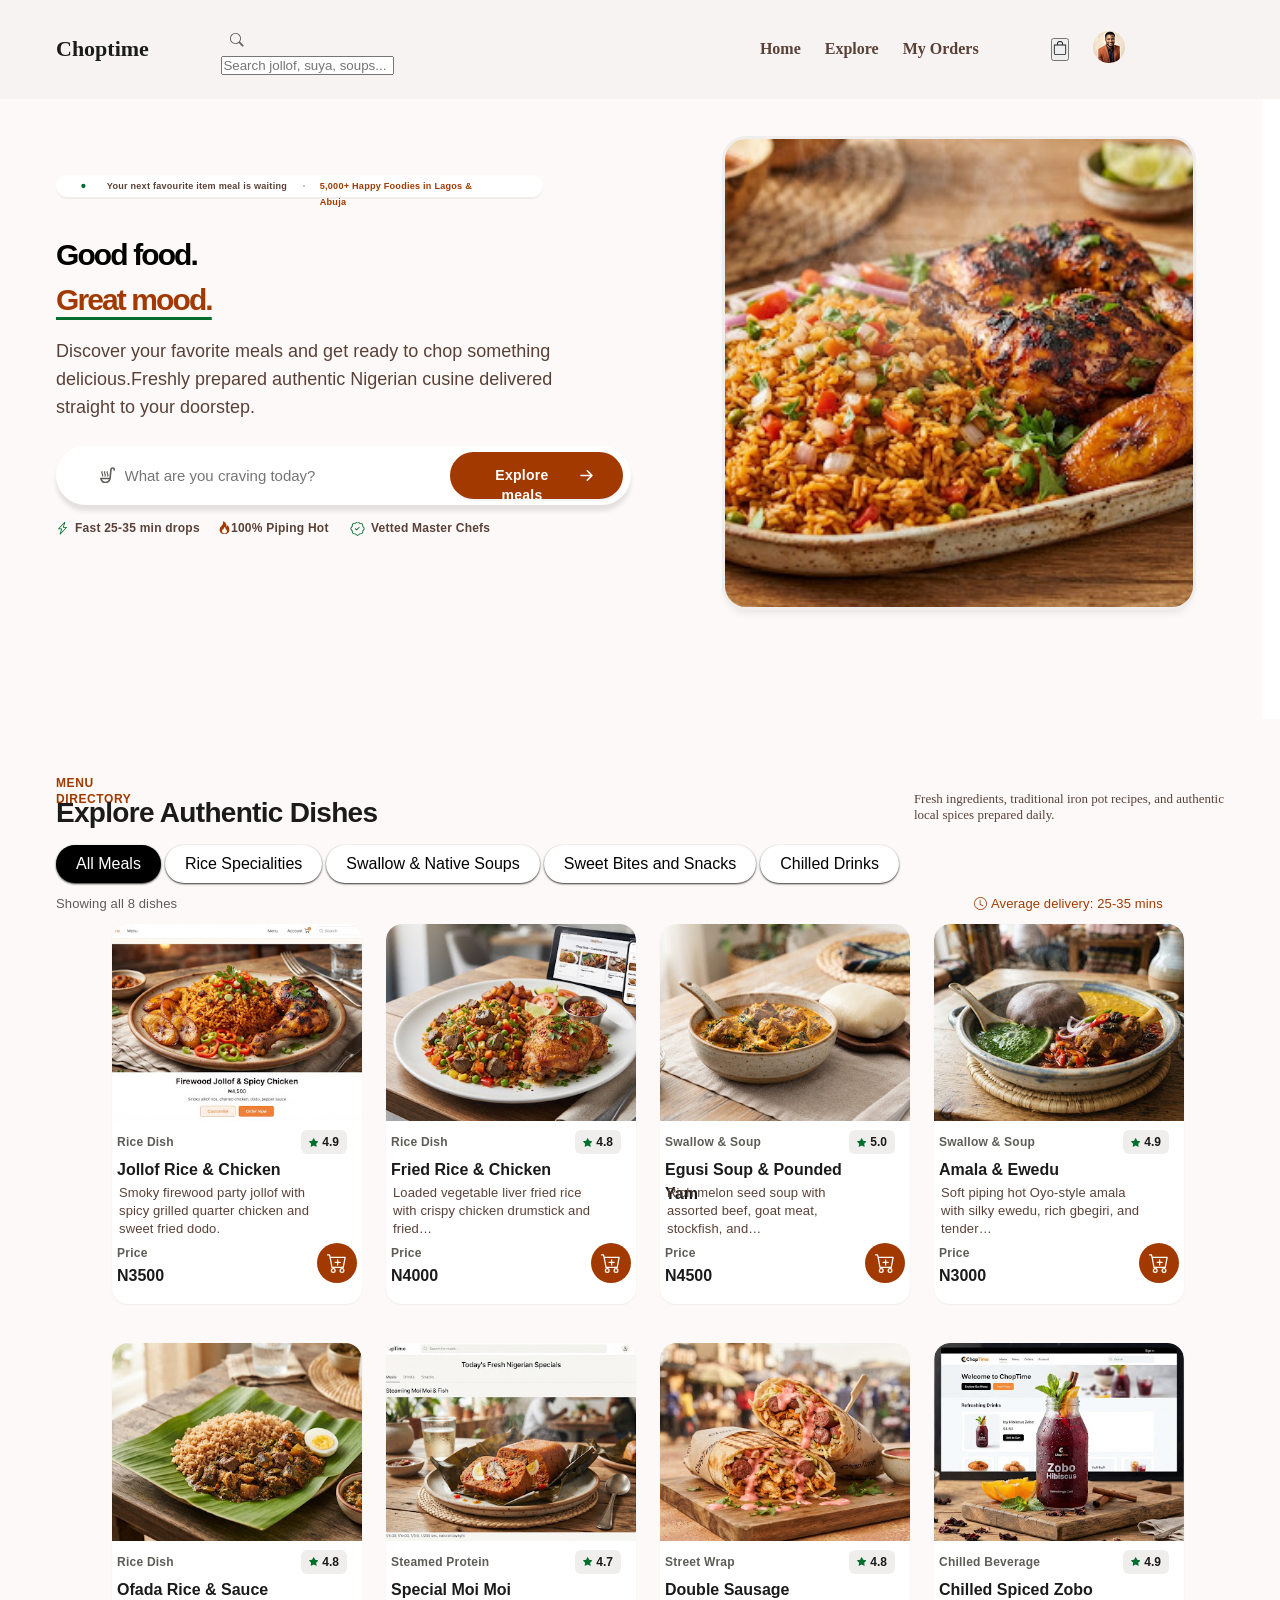
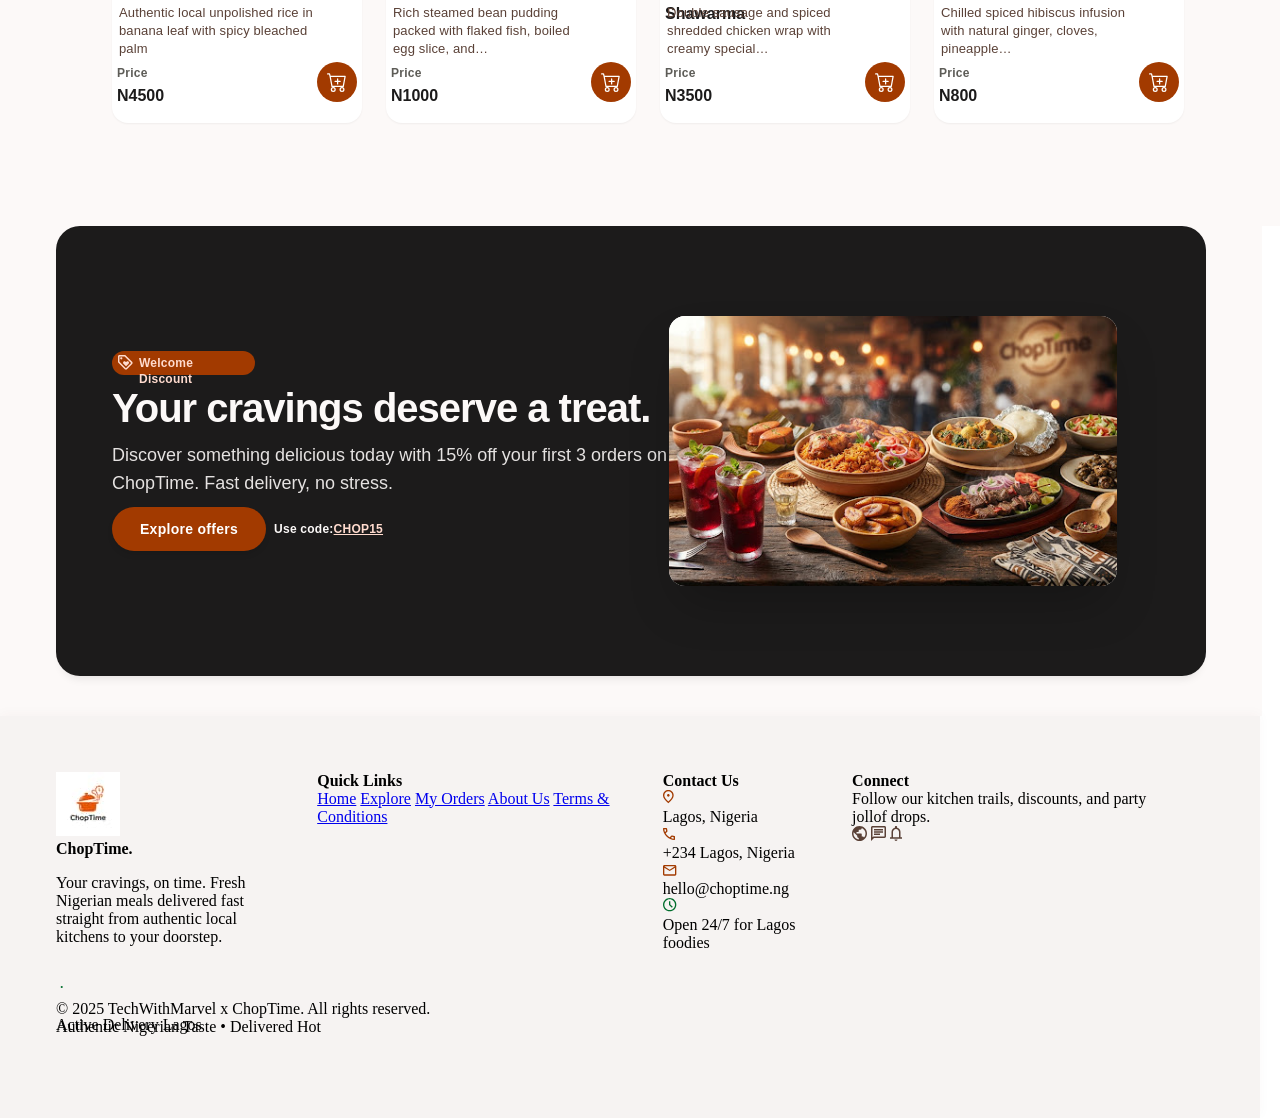
==== index.html @ de484dad "first commit" ====
<!doctype html>
<html lang="en">
  <head>
    <meta charset="UTF-8" />
    <meta name="viewport" content="width=device-width, initial-scale=1.0" />
    <title>Document</title>
    <link rel="stylesheet" href="styles.css" />
  </head>

  <body>
    <!-- nav bar -->
    <nav>
      <div class="nav">
        <!-- logo -->
        <div>
          <p class="logo">Choptime</p>
        </div>
        <div>
          <!-- searchbar -->
          <div class="searchbar-wrapper">
            <svg
              class="search-icon"
              xmlns="
http://www.w3.org/2000/svg
"
              width="16"
              height="16"
              fill="currentColor"
              class="bi bi-search"
              viewBox="0 0 16 16"
            >
              <path
                d="M11.742 10.344a6.5 6.5 0 1 0-1.397 1.398h-.001q.044.06.098.115l3.85 3.85a1 1 0 0 0 1.415-1.414l-3.85-3.85a1 1 0 0 0-.115-.1zM12 6.5a5.5 5.5 0 1 1-11 0 5.5 5.5 0 0 1 11 0"
              />
            </svg>
          </div>
          <input type="text" placeholder="Search jollof, suya, soups..." />
        </div>
        <div>
          <!-- navlinks -->
          <div class="navlinks">
            <a href="#home">Home</a>
            <a href="#explore">Explore</a>
            <a href="#orders">My Orders</a>
          </div>
        </div>
        <!-- myaccount -->
        <div class="myaccount">
          <div>
            <!-- button used by user to open modal -->
            <button class="icn-btn" id="openBtn">
              <svg
                xmlns="
http://www.w3.org/2000/svg
"
                width="16"
                height="16"
                fill="currentColor"
                class="bi bi-bag"
                viewBox="0 0 16 16"
              >
                <path
                  d="M8 1a2.5 2.5 0 0 1 2.5 2.5V4h-5v-.5A2.5 2.5 0 0 1 8 1m3.5 3v-.5a3.5 3.5 0 1 0-7 0V4H1v10a2 2 0 0 0 2 2h10a2 2 0 0 0 2-2V4zM2 5h12v9a1 1 0 0 1-1 1H3a1 1 0 0 1-1-1z"
                />
              </svg>
            </button>
          </div>
          <div>
            <img src="Profile.png" alt="profile photo" />
          </div>
        </div>
      </div>
    </nav>

    <!-- chop tray modal -->
    <div class="choptrayModal" id="choptrayModal">
      <div class="cart-header">
        <div class="choptraynav">
          <div class="icn-container">
            <svg
              class="bag-icon"
              xmlns="
http://www.w3.org/2000/svg
"
              width="16"
              height="16"
              fill="currentColor"
              class="bi bi-bag"
              viewBox="0 0 16 16"
            >
              <path
                d="M8 1a2.5 2.5 0 0 1 2.5 2.5V4h-5v-.5A2.5 2.5 0 0 1 8 1m3.5 3v-.5a3.5 3.5 0 1 0-7 0V4H1v10a2 2 0 0 0 2 2h10a2 2 0 0 0 2-2V4zM2 5h12v9a1 1 0 0 1-1 1H3a1 1 0 0 1-1-1z"
              />
            </svg>
          </div>
          <h4>Your Chop Tray</h4>
          <button>2 Items</button>
        </div>
        <button id="closeBtn">
          <svg
            class="X"
            xmlns="http://www.w3.org/2000/svg"
            width="16"
            height="16"
            fill="currentColor"
            class="bi bi-x"
            viewBox="0 0 16 16"
          >
            <path
              d="M4.646 4.646a.5.5 0 0 1 .708 0L8 7.293l2.646-2.647a.5.5 0 0 1 .708.708L8.707 8l2.647 2.646a.5.5 0 0 1-.708.708L8 8.707l-2.646 2.647a.5.5 0 0 1-.708-.708L7.293 8 4.646 5.354a.5.5 0 0 1 0-.708"
            />
          </svg>
        </button>
      </div>
      <div class="cart-items">
        <div class="jollof-cont">
          <div class="jollof">
            <h5>Jollof Rice & Chicken</h5>
            <div class="pricing">
              <p>N3500 each</p>
              <svg
                xmlns="http://www.w3.org/2000/svg"
                width="16"
                height="16"
                fill="currentColor"
                class="bi bi-dot"
                viewBox="0 0 16 16"
              >
                <path d="M8 9.5a1.5 1.5 0 1 0 0-3 1.5 1.5 0 0 0 0 3" />
              </svg>
              <strong> N3500 </strong>
            </div>
          </div>
          <div class="options">
            <div class="optn1">
              <button class="btn1">-</button>
              <p>1</p>
              <button class="btn2">+</button>
            </div>
            <button class="optn2">
              <svg
                xmlns="http://www.w3.org/2000/svg"
                width="16"
                height="16"
                fill="currentColor"
                class="bi bi-trash"
                viewBox="0 0 16 16"
              >
                <path
                  d="M5.5 5.5A.5.5 0 0 1 6 6v6a.5.5 0 0 1-1 0V6a.5.5 0 0 1 .5-.5m2.5 0a.5.5 0 0 1 .5.5v6a.5.5 0 0 1-1 0V6a.5.5 0 0 1 .5-.5m3 .5a.5.5 0 0 0-1 0v6a.5.5 0 0 0 1 0z"
                />
                <path
                  d="M14.5 3a1 1 0 0 1-1 1H13v9a2 2 0 0 1-2 2H5a2 2 0 0 1-2-2V4h-.5a1 1 0 0 1-1-1V2a1 1 0 0 1 1-1H6a1 1 0 0 1 1-1h2a1 1 0 0 1 1 1h3.5a1 1 0 0 1 1 1zM4.118 4 4 4.059V13a1 1 0 0 0 1 1h6a1 1 0 0 0 1-1V4.059L11.882 4zM2.5 3h11V2h-11z"
                />
              </svg>
            </button>
          </div>
        </div>
        <hr />
        <div class="jollof-cont">
          <div class="jollof">
            <h5>Zobo</h5>
            <div class="pricing">
              <p>N800 each</p>
              <svg
                xmlns="http://www.w3.org/2000/svg"
                width="16"
                height="16"
                fill="currentColor"
                class="bi bi-dot"
                viewBox="0 0 16 16"
              >
                <path d="M8 9.5a1.5 1.5 0 1 0 0-3 1.5 1.5 0 0 0 0 3" />
              </svg>
              <strong>N800</strong>
            </div>
          </div>
          <div class="options">
            <div class="optn1">
              <button class="btn1">-</button>
              <p>1</p>
              <button class="btn2">+</button>
            </div>
            <button class="optn2">
              <svg
                xmlns="http://www.w3.org/2000/svg"
                width="16"
                height="16"
                fill="currentColor"
                class="bi bi-trash"
                viewBox="0 0 16 16"
              >
                <path
                  d="M5.5 5.5A.5.5 0 0 1 6 6v6a.5.5 0 0 1-1 0V6a.5.5 0 0 1 .5-.5m2.5 0a.5.5 0 0 1 .5.5v6a.5.5 0 0 1-1 0V6a.5.5 0 0 1 .5-.5m3 .5a.5.5 0 0 0-1 0v6a.5.5 0 0 0 1 0z"
                />
                <path
                  d="M14.5 3a1 1 0 0 1-1 1H13v9a2 2 0 0 1-2 2H5a2 2 0 0 1-2-2V4h-.5a1 1 0 0 1-1-1V2a1 1 0 0 1 1-1H6a1 1 0 0 1 1-1h2a1 1 0 0 1 1 1h3.5a1 1 0 0 1 1 1zM4.118 4 4 4.059V13a1 1 0 0 0 1 1h6a1 1 0 0 0 1-1V4.059L11.882 4zM2.5 3h11V2h-11z"
                />
              </svg>
            </button>
          </div>
        </div>
      </div>
      <div class="cart-footer">
        <div>
          <p class="subT">Subtotal <strong>N4300</strong></p>
          <p class="subT">DeliveryFee(Lagos Mainland) <span>N4300</span></p>
          <p class="subT">Service fee <span>N200</span></p>
        </div>
        <div class="grandT">
          <h5>Grand Total</h5>
          <h4>N5200</h4>
        </div>
        <!-- Modal Actions -->
        <div class="check-out">
          <button class="proceed">
            Proceed to Checkout
            <svg
              xmlns="http://www.w3.org/2000/svg"
              width="16"
              height="16"
              fill="currentColor"
              class="bi bi-check2-circle"
              viewBox="0 0 16 16"
            >
              <path
                d="M2.5 8a5.5 5.5 0 0 1 8.25-4.764.5.5 0 0 0 .5-.866A6.5 6.5 0 1 0 14.5 8a.5.5 0 0 0-1 0 5.5 5.5 0 1 1-11 0"
              />
              <path
                d="M15.354 3.354a.5.5 0 0 0-.708-.708L8 9.293 5.354 6.646a.5.5 0 1 0-.708.708l3 3a.5.5 0 0 0 .708 0z"
              />
            </svg>
          </button>
        </div>
        <button class="continue">Continue Shopping</button>
      </div>
    </div>
    <!-- hero section -->
    <section class="hero-section">
      <!-- hero container -->
      <div class="hero-cont">
        <!-- hero text and search-bar -->
        <div class="hero-text-search">
          <div class="badge">
            <svg
              class="green-dot"
              xmlns="http://www.w3.org/2000/svg"
              width="16"
              height="16"
              fill="currentColor"
              class="bi bi-dot"
              viewBox="0 0 16 16"
            >
              <path d="M8 9.5a1.5 1.5 0 1 0 0-3 1.5 1.5 0 0 0 0 3" />
            </svg>
            <p class="fav-text">Your next favourite item meal is waiting</p>
            <svg
              class="gray-dot"
              xmlns="http://www.w3.org/2000/svg"
              width="16"
              height="16"
              fill="currentColor"
              class="bi bi-dot"
              viewBox="0 0 16 16"
            >
              <path d="M8 9.5a1.5 1.5 0 1 0 0-3 1.5 1.5 0 0 0 0 3" />
            </svg>
            <p class="happy-text">5,000+ Happy Foodies in Lagos & Abuja</p>
          </div>
          <div class="heading">
            <h1>Good food.</h1>
            <h1 class="brown">Great mood.</h1>
          </div>
          <div class="hero-text">
            Discover your favorite meals and get ready to chop something
            delicious.Freshly prepared authentic Nigerian cusine delivered
            straight to your doorstep.
          </div>
          <div class="search-div">
            <div class="search-text">
              <svg
                width="16"
                height="17"
                viewBox="0 0 16 17"
                fill="none"
                xmlns="http://www.w3.org/2000/svg"
              >
                <path
                  d="M1.7621 9.58333C1.87321 9.44444 1.95654 9.27431 2.0121 9.07292C2.06765 8.87153 2.09543 8.625 2.09543 8.33333C2.09543 7.91667 1.95654 7.38889 1.67876 6.75C1.40099 6.11111 1.2621 5.63194 1.2621 5.3125C1.2621 5.14583 1.27946 4.97222 1.31418 4.79167C1.3489 4.61111 1.44265 4.40278 1.59543 4.16667H2.84543C2.69265 4.40278 2.5989 4.61111 2.56418 4.79167C2.52946 4.97222 2.5121 5.14583 2.5121 5.3125C2.5121 5.63194 2.65099 6.11111 2.92876 6.75C3.20654 7.38889 3.34543 7.91667 3.34543 8.33333C3.34543 8.625 3.31765 8.86458 3.2621 9.05208C3.20654 9.23958 3.12321 9.41667 3.0121 9.58333H1.7621ZM7.17876 9.58333C7.28987 9.44444 7.37321 9.27431 7.42876 9.07292C7.48432 8.87153 7.5121 8.625 7.5121 8.33333C7.5121 7.91667 7.37321 7.38889 7.09543 6.75C6.81765 6.11111 6.67876 5.63194 6.67876 5.3125C6.67876 5.14583 6.69612 4.97222 6.73085 4.79167C6.76557 4.61111 6.85932 4.40278 7.0121 4.16667H8.2621C8.10932 4.40278 8.01557 4.61111 7.98085 4.79167C7.94612 4.97222 7.92876 5.14583 7.92876 5.3125C7.92876 5.63194 8.06765 6.11111 8.34543 6.75C8.62321 7.38889 8.7621 7.91667 8.7621 8.33333C8.7621 8.625 8.73432 8.86458 8.67876 9.05208C8.62321 9.23958 8.53987 9.41667 8.42876 9.58333H7.17876ZM4.47043 9.58333C4.58154 9.44444 4.66487 9.27431 4.72043 9.07292C4.77599 8.87153 4.80376 8.625 4.80376 8.33333C4.80376 7.91667 4.66487 7.38889 4.3871 6.75C4.10932 6.11111 3.97043 5.63194 3.97043 5.3125C3.97043 5.14583 3.98779 4.97222 4.02251 4.79167C4.05724 4.61111 4.15099 4.40278 4.30376 4.16667H5.55376C5.40099 4.40278 5.30724 4.61111 5.27251 4.79167C5.23779 4.97222 5.22043 5.14583 5.22043 5.3125C5.22043 5.63194 5.35932 6.11111 5.6371 6.75C5.91487 7.38889 6.05376 7.91667 6.05376 8.33333C6.05376 8.625 6.02599 8.86458 5.97043 9.05208C5.91487 9.23958 5.83154 9.41667 5.72043 9.58333H4.47043ZM5.6371 16.6667C4.23432 16.6667 2.99821 16.1979 1.92876 15.2604C0.859319 14.3229 0.22043 13.1597 0.0120968 11.7708C-0.0295699 11.5208 0.0364023 11.3021 0.210013 11.1146C0.383625 10.9271 0.59543 10.8333 0.84543 10.8333H9.61626L10.5329 2.20833C10.6024 1.58333 10.8697 1.05903 11.335 0.635417C11.8003 0.211806 12.3593 0 13.0121 0C13.7065 0 14.2968 0.243056 14.7829 0.729167C15.269 1.21528 15.5121 1.80556 15.5121 2.5C15.5121 2.69444 15.4947 2.95139 15.46 3.27083C15.4253 3.59028 15.4079 3.75 15.4079 3.75L13.7621 3.54167C13.7621 3.54167 13.776 3.39931 13.8038 3.11458C13.8315 2.82986 13.8454 2.625 13.8454 2.5C13.8454 2.26389 13.7656 2.06597 13.6058 1.90625C13.4461 1.74653 13.2482 1.66667 13.0121 1.66667C12.7899 1.66667 12.6024 1.73958 12.4496 1.88542C12.2968 2.03125 12.2065 2.20833 12.1788 2.41667L11.2204 11.4792C11.0677 12.9514 10.4635 14.184 9.40793 15.1771C8.35238 16.1701 7.09543 16.6667 5.6371 16.6667ZM5.6371 15C6.45654 15 7.19265 14.7708 7.84543 14.3125C8.49821 13.8542 8.97043 13.25 9.2621 12.5H1.9496C2.26904 13.25 2.75862 13.8542 3.41835 14.3125C4.07807 14.7708 4.81765 15 5.6371 15Z"
                  fill="#5D5C57"
                />
              </svg>

              <input type="text" placeholder="What are you craving today?" />
            </div>
            <div class="explore-btn">
              <a href="#explore"> Explore meals </a>
              <svg
                xmlns="http://www.w3.org/2000/svg"
                width="16"
                height="16"
                fill="currentColor"
                class="bi bi-arrow-right-short"
                viewBox="0 0 16 16"
              >
                <path
                  fill-rule="evenodd"
                  d="M4 8a.5.5 0 0 1 .5-.5h5.793L8.146 5.354a.5.5 0 1 1 .708-.708l3 3a.5.5 0 0 1 0 .708l-3 3a.5.5 0 0 1-.708-.708L10.293 8.5H4.5A.5.5 0 0 1 4 8"
                />
              </svg>
            </div>
          </div>
          <div class="trust-badges">
            <div class="badges">
              <svg
                class="fast"
                xmlns="http://www.w3.org/2000/svg"
                width="16"
                height="16"
                fill="currentColor"
                class="bi bi-lightning-charge"
                viewBox="0 0 16 16"
              >
                <path
                  d="M11.251.068a.5.5 0 0 1 .227.58L9.677 6.5H13a.5.5 0 0 1 .364.843l-8 8.5a.5.5 0 0 1-.842-.49L6.323 9.5H3a.5.5 0 0 1-.364-.843l8-8.5a.5.5 0 0 1 .615-.09zM4.157 8.5H7a.5.5 0 0 1 .478.647L6.11 13.59l5.732-6.09H9a.5.5 0 0 1-.478-.647L9.89 2.41z"
                />
              </svg>
              <p class="fast-text">Fast 25-35 min drops</p>
            </div>
            <div class="badges2">
              <svg
                class="hot"
                xmlns="http://www.w3.org/2000/svg"
                width="16"
                height="16"
                fill="currentColor"
                class="bi bi-fire"
                viewBox="0 0 16 16"
              >
                <path
                  d="M8 16c3.314 0 6-2 6-5.5 0-1.5-.5-4-2.5-6 .25 1.5-1.25 2-1.25 2C11 4 9 .5 6 0c.357 2 .5 4-2 6-1.25 1-2 2.729-2 4.5C2 14 4.686 16 8 16m0-1c-1.657 0-3-1-3-2.75 0-.75.25-2 1.25-3C6.125 10 7 10.5 7 10.5c-.375-1.25.5-3.25 2-3.5-.179 1-.25 2 1 3 .625.5 1 1.364 1 2.25C11 14 9.657 15 8 15"
                />
              </svg>
              <p class="hot-text">100% Piping Hot</p>
            </div>
            <div class="badges">
              <svg
                class="vet"
                xmlns="http://www.w3.org/2000/svg"
                width="16"
                height="16"
                fill="currentColor"
                class="bi bi-patch-check"
                viewBox="0 0 16 16"
              >
                <path
                  fill-rule="evenodd"
                  d="M10.354 6.146a.5.5 0 0 1 0 .708l-3 3a.5.5 0 0 1-.708 0l-1.5-1.5a.5.5 0 1 1 .708-.708L7 8.793l2.646-2.647a.5.5 0 0 1 .708 0"
                />
                <path
                  d="m10.273 2.513-.921-.944.715-.698.622.637.89-.011a2.89 2.89 0 0 1 2.924 2.924l-.01.89.636.622a2.89 2.89 0 0 1 0 4.134l-.637.622.011.89a2.89 2.89 0 0 1-2.924 2.924l-.89-.01-.622.636a2.89 2.89 0 0 1-4.134 0l-.622-.637-.89.011a2.89 2.89 0 0 1-2.924-2.924l.01-.89-.636-.622a2.89 2.89 0 0 1 0-4.134l.637-.622-.011-.89a2.89 2.89 0 0 1 2.924-2.924l.89.01.622-.636a2.89 2.89 0 0 1 4.134 0l-.715.698a1.89 1.89 0 0 0-2.704 0l-.92.944-1.32-.016a1.89 1.89 0 0 0-1.911 1.912l.016 1.318-.944.921a1.89 1.89 0 0 0 0 2.704l.944.92-.016 1.32a1.89 1.89 0 0 0 1.912 1.911l1.318-.016.921.944a1.89 1.89 0 0 0 2.704 0l.92-.944 1.32.016a1.89 1.89 0 0 0 1.911-1.912l-.016-1.318.944-.921a1.89 1.89 0 0 0 0-2.704l-.944-.92.016-1.32a1.89 1.89 0 0 0-1.912-1.911z"
                />
              </svg>
              <p class="vet-text">Vetted Master Chefs</p>
            </div>
          </div>
        </div>
        <!-- hero image -->
        <div class="hero-img">
          <img
            src="jollof-rice.jpg"
            alt="jollof rice picture"
            class="hero-image"
          />
        </div>
      </div>
    </section>
    <!-- menu directory -->

    <section class="menu-dir">
      <div class="menu-header">
        <div class="menu-heading">
          <h5>MENU DIRECTORY</h5>
          <h2>Explore Authentic Dishes</h2>
        </div>
        <p>
          Fresh ingredients, traditional iron pot recipes, and authentic <br />
          local spices prepared daily.
        </p>
      </div>
      <!-- tabs -->
      <div class="menu-tabs">
        <div class="tab active" data-tab="all">All Meals</div>
        <div class="tab" data-tab="rice">Rice Specialities</div>
        <div class="tab" data-tab="soup">Swallow & Native Soups</div>
        <div class="tab" data-tab="snacks">Sweet Bites and Snacks</div>
        <div class="tab" data-tab="drinks">Chilled Drinks</div>
      </div>
      <div class="menu-info">
        <p class="dish-count">Showing all 8 dishes</p>
        <div class="delivery-time">
          <svg
            xmlns="http://www.w3.org/2000/svg"
            width="16"
            height="16"
            fill="currentColor"
            class="bi bi-clock"
            viewBox="0 0 16 16"
          >
            <path
              d="M8 3.5a.5.5 0 0 0-1 0V9a.5.5 0 0 0 .252.434l3.5 2a.5.5 0 0 0 .496-.868L8 8.71z"
            />
            <path
              d="M8 16A8 8 0 1 0 8 0a8 8 0 0 0 0 16m7-8A7 7 0 1 1 1 8a7 7 0 0 1 14 0"
            />
          </svg>
          <p>Average delivery: 25-35 mins</p>
        </div>
      </div>
      <!-- content -->
      <div class="content">
        <div class="mealsGrid" id="mealsGrid"></div>
      </div>
    </section>
    <section class="explore" id="explore">
      <div class="explore-cont">
        <div class="explore-text">
          <div class="explore-discount">
            <svg
              width="12"
              height="12"
              viewBox="0 0 12 12"
              fill="none"
              xmlns="http://www.w3.org/2000/svg"
            >
              <path
                d="M6.41667 9.04167L8.45833 7C8.56528 6.89306 8.65035 6.76667 8.71354 6.62083C8.77674 6.475 8.80833 6.31944 8.80833 6.15417C8.80833 5.82361 8.69167 5.54167 8.45833 5.30833C8.225 5.075 7.94306 4.95833 7.6125 4.95833C7.42778 4.95833 7.24549 5.01181 7.06563 5.11875C6.88576 5.22569 6.66944 5.40556 6.41667 5.65833C6.125 5.38611 5.89653 5.20139 5.73125 5.10417C5.56597 5.00694 5.39583 4.95833 5.22083 4.95833C4.89028 4.95833 4.60833 5.075 4.375 5.30833C4.14167 5.54167 4.025 5.82361 4.025 6.15417C4.025 6.31944 4.0566 6.475 4.11979 6.62083C4.18299 6.76667 4.26806 6.89306 4.375 7L6.41667 9.04167V9.04167M11.3167 7.14583L7.14583 11.3167C7.02917 11.4333 6.89792 11.5208 6.75208 11.5792C6.60625 11.6375 6.46042 11.6667 6.31458 11.6667C6.16875 11.6667 6.02292 11.6375 5.87708 11.5792C5.73125 11.5208 5.6 11.4333 5.48333 11.3167L0.335417 6.16875C0.228472 6.06181 0.145833 5.93785 0.0875 5.79688C0.0291667 5.6559 0 5.50764 0 5.35208V1.16667C0 0.845833 0.114236 0.571181 0.342708 0.342708C0.571181 0.114236 0.845833 0 1.16667 0H5.35208C5.50764 0 5.65833 0.0315972 5.80417 0.0947917C5.95 0.157986 6.07639 0.243056 6.18333 0.35L11.3167 5.49792C11.4333 5.61458 11.5184 5.74583 11.5719 5.89167C11.6253 6.0375 11.6521 6.18333 11.6521 6.32917C11.6521 6.475 11.6253 6.6184 11.5719 6.75938C11.5184 6.90035 11.4333 7.02917 11.3167 7.14583V7.14583M6.31458 10.5L10.4854 6.32917V6.32917V6.32917L5.3375 1.16667H1.16667V1.16667V1.16667V5.3375V5.3375V5.3375L6.31458 10.5V10.5V10.5V10.5M2.625 3.5C2.86806 3.5 3.07465 3.41493 3.24479 3.24479C3.41493 3.07465 3.5 2.86806 3.5 2.625C3.5 2.38194 3.41493 2.17535 3.24479 2.00521C3.07465 1.83507 2.86806 1.75 2.625 1.75C2.38194 1.75 2.17535 1.83507 2.00521 2.00521C1.83507 2.17535 1.75 2.38194 1.75 2.625C1.75 2.86806 1.83507 3.07465 2.00521 3.24479C2.17535 3.41493 2.38194 3.5 2.625 3.5V3.5M5.83333 5.83333V5.83333V5.83333V5.83333V5.83333V5.83333V5.83333V5.83333V5.83333V5.83333V5.83333V5.83333V5.83333V5.83333V5.83333"
                fill="#FFDBCE"
              />
            </svg>
            <p>Welcome Discount</p>
          </div>
          <h2>Your cravings deserve a treat.</h2>
          <p class="explore-texts">
            Discover something delicious today with 15% off your first 3 orders
            on ChopTime. Fast delivery, no stress.
          </p>
          <div class="explore-btns">
            <button>Explore offers</button>
            <p>Use code: <span>CHOP15</span></p>
          </div>
        </div>
        <div class="explore-img">
          <img
            class="explore-image"
            src="discount-img.jpg"
            alt="egusi soup picture"
          />
        </div>
      </div>
    </section>

    <footer>
      <div class="footer">
        <div class="footer-top">
          <div class="footer-section1">
            <div>
              <img src="choptime-footer-logo.jpg" alt="Choptime logo" />
              <h4>ChopTime<span>.</span></h4>
            </div>
            <p>
              Your cravings, on time. Fresh Nigerian meals delivered fast
              straight from authentic local kitchens to your doorstep.
            </p>
            <div>
              <svg
                class="green-dot"
                xmlns="http://www.w3.org/2000/svg"
                width="16"
                height="16"
                fill="currentColor"
                class="bi bi-dot"
                viewBox="0 0 16 16"
              >
                <path d="M8 9.5a1.5 1.5 0 1 0 0-3 1.5 1.5 0 0 0 0 3" />
              </svg>
              <p>Active Delivery Lagos</p>
            </div>
          </div>
          <div class="footer-section2">
            <h4>Quick Links</h4>
            <ul>
              <a href="#home">Home</a>
              <a href="#explore">Explore</a>
              <a href="#orders">My Orders</a>
              <a href="#about">About Us</a>
              <a href="#terms">Terms & Conditions</a>
            </ul>
          </div>
          <div class="footer-section3">
            <h4>Contact Us</h4>
            <div>
              <svg
                width="11"
                height="14"
                viewBox="0 0 11 14"
                fill="none"
                xmlns="http://www.w3.org/2000/svg"
              >
                <path
                  d="M5.33333 6.66667C5.7 6.66667 6.01389 6.53611 6.275 6.275C6.53611 6.01389 6.66667 5.7 6.66667 5.33333C6.66667 4.96667 6.53611 4.65278 6.275 4.39167C6.01389 4.13056 5.7 4 5.33333 4C4.96667 4 4.65278 4.13056 4.39167 4.39167C4.13056 4.65278 4 4.96667 4 5.33333C4 5.7 4.13056 6.01389 4.39167 6.275C4.65278 6.53611 4.96667 6.66667 5.33333 6.66667V6.66667M5.33333 11.5667C6.68889 10.3222 7.69444 9.19167 8.35 8.175C9.00556 7.15833 9.33333 6.25556 9.33333 5.46667C9.33333 4.25556 8.94722 3.26389 8.175 2.49167C7.40278 1.71944 6.45556 1.33333 5.33333 1.33333C4.21111 1.33333 3.26389 1.71944 2.49167 2.49167C1.71944 3.26389 1.33333 4.25556 1.33333 5.46667C1.33333 6.25556 1.66111 7.15833 2.31667 8.175C2.97222 9.19167 3.97778 10.3222 5.33333 11.5667V11.5667M5.33333 13.3333C3.54444 11.8111 2.20833 10.3972 1.325 9.09167C0.441667 7.78611 0 6.57778 0 5.46667C0 3.8 0.536111 2.47222 1.60833 1.48333C2.68056 0.494444 3.92222 0 5.33333 0C6.74444 0 7.98611 0.494444 9.05833 1.48333C10.1306 2.47222 10.6667 3.8 10.6667 5.46667C10.6667 6.57778 10.225 7.78611 9.34167 9.09167C8.45833 10.3972 7.12222 11.8111 5.33333 13.3333V13.3333M5.33333 5.33333V5.33333V5.33333V5.33333V5.33333V5.33333V5.33333V5.33333V5.33333V5.33333"
                  fill="#A23A00"
                />
              </svg>
              <p>Lagos, Nigeria</p>
            </div>
            <div>
              <svg
                width="12"
                height="12"
                viewBox="0 0 12 12"
                fill="none"
                xmlns="http://www.w3.org/2000/svg"
              >
                <path
                  d="M11.3 12C9.91111 12 8.53889 11.6972 7.18333 11.0917C5.82778 10.4861 4.59444 9.62778 3.48333 8.51667C2.37222 7.40556 1.51389 6.17222 0.908333 4.81667C0.302778 3.46111 0 2.08889 0 0.7C0 0.5 0.0666667 0.333333 0.2 0.2C0.333333 0.0666667 0.5 0 0.7 0H3.4C3.55556 0 3.69444 0.0527778 3.81667 0.158333C3.93889 0.263889 4.01111 0.388889 4.03333 0.533333L4.46667 2.86667C4.48889 3.04444 4.48333 3.19444 4.45 3.31667C4.41667 3.43889 4.35556 3.54444 4.26667 3.63333L2.65 5.26667C2.87222 5.67778 3.13611 6.075 3.44167 6.45833C3.74722 6.84167 4.08333 7.21111 4.45 7.56667C4.79444 7.91111 5.15556 8.23056 5.53333 8.525C5.91111 8.81944 6.31111 9.08889 6.73333 9.33333L8.3 7.76667C8.4 7.66667 8.53056 7.59167 8.69167 7.54167C8.85278 7.49167 9.01111 7.47778 9.16667 7.5L11.4667 7.96667C11.6222 8.01111 11.75 8.09167 11.85 8.20833C11.95 8.325 12 8.45556 12 8.6V11.3C12 11.5 11.9333 11.6667 11.8 11.8C11.6667 11.9333 11.5 12 11.3 12V12M2.01667 4L3.11667 2.9V2.9V2.9L2.83333 1.33333V1.33333V1.33333H1.35V1.33333V1.33333C1.40556 1.78889 1.48333 2.23889 1.58333 2.68333C1.68333 3.12778 1.82778 3.56667 2.01667 4V4M7.98333 9.96667C8.41667 10.1556 8.85833 10.3056 9.30833 10.4167C9.75833 10.5278 10.2111 10.6 10.6667 10.6333V10.6333V10.6333V9.16667V9.16667V9.16667L9.1 8.85V8.85V8.85L7.98333 9.96667V9.96667M2.01667 4V4V4V4V4V4V4V4V4V4V4V4V4M7.98333 9.96667V9.96667V9.96667V9.96667V9.96667V9.96667V9.96667V9.96667V9.96667V9.96667V9.96667V9.96667V9.96667"
                  fill="#A23A00"
                />
              </svg>
              <p>+234 Lagos, Nigeria</p>
            </div>
            <div>
              <svg
                width="14"
                height="11"
                viewBox="0 0 14 11"
                fill="none"
                xmlns="http://www.w3.org/2000/svg"
              >
                <path
                  d="M1.33333 10.6667C0.966667 10.6667 0.652778 10.5361 0.391667 10.275C0.130556 10.0139 0 9.7 0 9.33333V1.33333C0 0.966667 0.130556 0.652778 0.391667 0.391667C0.652778 0.130556 0.966667 0 1.33333 0H12C12.3667 0 12.6806 0.130556 12.9417 0.391667C13.2028 0.652778 13.3333 0.966667 13.3333 1.33333V9.33333C13.3333 9.7 13.2028 10.0139 12.9417 10.275C12.6806 10.5361 12.3667 10.6667 12 10.6667H1.33333V10.6667M6.66667 6L1.33333 2.66667V9.33333V9.33333V9.33333H12V9.33333V9.33333V2.66667L6.66667 6V6M6.66667 4.66667L12 1.33333H1.33333L6.66667 4.66667V4.66667M1.33333 2.66667V1.33333V1.33333V2.66667V9.33333V9.33333V9.33333V9.33333V9.33333V9.33333V2.66667V2.66667"
                  fill="#A23A00"
                />
              </svg>
              <p>hello@choptime.ng</p>
            </div>
            <div>
              <svg
                width="14"
                height="14"
                viewBox="0 0 14 14"
                fill="none"
                xmlns="http://www.w3.org/2000/svg"
              >
                <path
                  d="M8.86667 9.8L9.8 8.86667L7.33333 6.4V3.33333H6V6.93333L8.86667 9.8V9.8M6.66667 13.3333C5.74444 13.3333 4.87778 13.1583 4.06667 12.8083C3.25556 12.4583 2.55 11.9833 1.95 11.3833C1.35 10.7833 0.875 10.0778 0.525 9.26667C0.175 8.45555 0 7.58889 0 6.66667C0 5.74444 0.175 4.87778 0.525 4.06667C0.875 3.25556 1.35 2.55 1.95 1.95C2.55 1.35 3.25556 0.875 4.06667 0.525C4.87778 0.175 5.74444 0 6.66667 0C7.58889 0 8.45555 0.175 9.26667 0.525C10.0778 0.875 10.7833 1.35 11.3833 1.95C11.9833 2.55 12.4583 3.25556 12.8083 4.06667C13.1583 4.87778 13.3333 5.74444 13.3333 6.66667C13.3333 7.58889 13.1583 8.45555 12.8083 9.26667C12.4583 10.0778 11.9833 10.7833 11.3833 11.3833C10.7833 11.9833 10.0778 12.4583 9.26667 12.8083C8.45555 13.1583 7.58889 13.3333 6.66667 13.3333V13.3333M6.66667 6.66667V6.66667V6.66667V6.66667V6.66667V6.66667V6.66667V6.66667V6.66667V6.66667M6.66667 12C8.14444 12 9.40278 11.4806 10.4417 10.4417C11.4806 9.40278 12 8.14444 12 6.66667C12 5.18889 11.4806 3.93056 10.4417 2.89167C9.40278 1.85278 8.14444 1.33333 6.66667 1.33333C5.18889 1.33333 3.93056 1.85278 2.89167 2.89167C1.85278 3.93056 1.33333 5.18889 1.33333 6.66667C1.33333 8.14444 1.85278 9.40278 2.89167 10.4417C3.93056 11.4806 5.18889 12 6.66667 12V12"
                  fill="#006E2D"
                />
              </svg>
              <p>Open 24/7 for Lagos foodies</p>
            </div>
          </div>
          <div class="footer-section4">
            <h4>Connect</h4>
            <p>Follow our kitchen trails, discounts, and party jollof drops.</p>
            <div>
              <svg
                width="15"
                height="15"
                viewBox="0 0 15 15"
                fill="none"
                xmlns="http://www.w3.org/2000/svg"
              >
                <path
                  d="M7.5 15C6.4625 15 5.4875 14.8031 4.575 14.4094C3.6625 14.0156 2.86875 13.4812 2.19375 12.8062C1.51875 12.1312 0.984375 11.3375 0.590625 10.425C0.196875 9.5125 0 8.5375 0 7.5C0 6.4625 0.196875 5.4875 0.590625 4.575C0.984375 3.6625 1.51875 2.86875 2.19375 2.19375C2.86875 1.51875 3.6625 0.984375 4.575 0.590625C5.4875 0.196875 6.4625 0 7.5 0C8.5375 0 9.5125 0.196875 10.425 0.590625C11.3375 0.984375 12.1312 1.51875 12.8062 2.19375C13.4812 2.86875 14.0156 3.6625 14.4094 4.575C14.8031 5.4875 15 6.4625 15 7.5C15 8.5375 14.8031 9.5125 14.4094 10.425C14.0156 11.3375 13.4812 12.1312 12.8062 12.8062C12.1312 13.4812 11.3375 14.0156 10.425 14.4094C9.5125 14.8031 8.5375 15 7.5 15V15M6.75 13.4625V12C6.3375 12 5.98438 11.8531 5.69063 11.5594C5.39688 11.2656 5.25 10.9125 5.25 10.5V9.75L1.65 6.15C1.6125 6.375 1.57812 6.6 1.54688 6.825C1.51562 7.05 1.5 7.275 1.5 7.5C1.5 9.0125 1.99687 10.3375 2.99062 11.475C3.98438 12.6125 5.2375 13.275 6.75 13.4625V13.4625M11.925 11.55C12.4375 10.9875 12.8281 10.3594 13.0969 9.66562C13.3656 8.97187 13.5 8.25 13.5 7.5C13.5 6.275 13.1594 5.15625 12.4781 4.14375C11.7969 3.13125 10.8875 2.4 9.75 1.95V2.25C9.75 2.6625 9.60312 3.01562 9.30937 3.30938C9.01562 3.60313 8.6625 3.75 8.25 3.75H6.75V5.25C6.75 5.4625 6.67813 5.64062 6.53438 5.78438C6.39062 5.92813 6.2125 6 6 6H4.5V7.5H9C9.2125 7.5 9.39062 7.57187 9.53438 7.71562C9.67813 7.85938 9.75 8.0375 9.75 8.25V10.5H10.5C10.825 10.5 11.1188 10.5969 11.3813 10.7906C11.6438 10.9844 11.825 11.2375 11.925 11.55V11.55"
                  fill="#5A4137"
                />
              </svg>
              <svg
                width="15"
                height="15"
                viewBox="0 0 15 15"
                fill="none"
                xmlns="http://www.w3.org/2000/svg"
              >
                <path
                  d="M3 9H9V7.5H3V9V9M3 6.75H12V5.25H3V6.75V6.75M3 4.5H12V3H3V4.5V4.5M0 15V1.5C0 1.0875 0.146875 0.734375 0.440625 0.440625C0.734375 0.146875 1.0875 0 1.5 0H13.5C13.9125 0 14.2656 0.146875 14.5594 0.440625C14.8531 0.734375 15 1.0875 15 1.5V10.5C15 10.9125 14.8531 11.2656 14.5594 11.5594C14.2656 11.8531 13.9125 12 13.5 12H3L0 15V15M2.3625 10.5H13.5V10.5V10.5V1.5V1.5V1.5H1.5V1.5V1.5V11.3438L2.3625 10.5V10.5M1.5 10.5V10.5V1.5V1.5V1.5V1.5V1.5V1.5V10.5V10.5V10.5V10.5V10.5"
                  fill="#5A4137"
                />
              </svg>
              <svg
                width="12"
                height="15"
                viewBox="0 0 12 15"
                fill="none"
                xmlns="http://www.w3.org/2000/svg"
              >
                <path
                  d="M0 12.75V11.25H1.5V6C1.5 4.9625 1.8125 4.04063 2.4375 3.23438C3.0625 2.42812 3.875 1.9 4.875 1.65V1.125C4.875 0.8125 4.98438 0.546875 5.20312 0.328125C5.42188 0.109375 5.6875 0 6 0C6.3125 0 6.57812 0.109375 6.79688 0.328125C7.01562 0.546875 7.125 0.8125 7.125 1.125V1.65C8.125 1.9 8.9375 2.42812 9.5625 3.23438C10.1875 4.04063 10.5 4.9625 10.5 6V11.25H12V12.75H0V12.75M6 7.125V7.125V7.125V7.125V7.125V7.125V7.125V7.125V7.125M6 15C5.5875 15 5.23438 14.8531 4.94063 14.5594C4.64688 14.2656 4.5 13.9125 4.5 13.5H7.5C7.5 13.9125 7.35312 14.2656 7.05937 14.5594C6.76562 14.8531 6.4125 15 6 15V15M3 11.25H9V6C9 5.175 8.70625 4.46875 8.11875 3.88125C7.53125 3.29375 6.825 3 6 3C5.175 3 4.46875 3.29375 3.88125 3.88125C3.29375 4.46875 3 5.175 3 6V11.25V11.25"
                  fill="#5A4137"
                />
              </svg>
            </div>
          </div>
        </div>
        <div class="footer-bottom">
          <p>© 2025 TechWithMarvel x ChopTime. All rights reserved.</p>
          <p>Authentic Nigerian Taste • Delivered Hot</p>
        </div>
      </div>
    </footer>
    <script>
      const meals = [
        {
          id: 1,
          name: "Jollof Rice & Chicken",
          category: "rice",
          price: "N3500",
          rating: 4.9,
          type: "Rice Dish",
          description:
            "Smoky firewood party jollof with spicy grilled quarter chicken and sweet fried dodo.",
          image: "card-img1.jpg",
          popular: true,
          cookingTime: "25-35 mins",
        },
        {
          id: 2,
          name: "Fried Rice & Chicken",
          category: "rice",
          price: "N4000",
          rating: 4.8,
          type: "Rice Dish",
          description:
            "Loaded vegetable liver fried rice with crispy chicken drumstick and fried…",
          image: "card-img2.jpg",
          popular: true,
          cookingTime: "25-30 mins",
        },
        {
          id: 3,
          name: "Egusi Soup & Pounded Yam",
          category: "soup",
          price: "N4500",
          rating: "5.0",
          type: "Swallow & Soup",
          description:
            "Rich melon seed soup with assorted beef, goat meat, stockfish, and…",
          image: "card-img3.jpg",
          popular: true,
          cookingTime: "30-40 mins",
        },
        {
          id: 4,
          name: "Amala & Ewedu",
          category: "soup",
          price: "N3000",
          rating: 4.9,
          type: "Swallow & Soup",
          description:
            "Soft piping hot Oyo-style amala with silky ewedu, rich gbegiri, and tender…",
          image: "card-img4.jpg",
          popular: true,
          cookingTime: "20-30 mins",
        },
        {
          id: 5,
          name: "Ofada Rice & Sauce",
          category: "rice",
          price: "N4500",
          rating: 4.8,
          type: "Rice Dish",
          description:
            "Authentic local unpolished rice in banana leaf with spicy bleached palm",
          image: "card-img5.jpg",
          popular: true,
          cookingTime: "25-35 mins",
        },
        {
          id: 6,
          name: "Special Moi Moi",
          category: "snacks",
          price: "N1000",
          rating: 4.7,
          type: "Steamed Protein",
          description:
            "Rich steamed bean pudding packed with flaked fish, boiled egg slice, and…",
          image: "card-img6.jpg",
          popular: true,
          cookingTime: "15-20 mins",
        },
        {
          id: 7,
          name: "Double Sausage Shawarma",
          category: "snacks",
          price: "N3500",
          rating: 4.8,
          type: "Street Wrap",
          description:
            "Double sausage and spiced shredded chicken wrap with creamy special…",
          image: "card-img7.jpg",
          popular: true,
          cookingTime: "15-25 mins",
        },
        {
          id: 8,
          name: "Chilled Spiced Zobo",
          category: "drinks",
          price: "N800",
          rating: 4.9,
          type: "Chilled Beverage",
          description:
            "Chilled spiced hibiscus infusion with natural ginger, cloves, pineapple…",
          image: "card-img8.jpg",
          popular: true,
          cookingTime: "5-10 mins",
        },
      ];

      // query selector-to find html on page
      const openModal = document.querySelector("#openBtn");
      const closeModal = document.querySelector("#closeBtn");
      // adds class name show
      openBtn.addEventListener("click", function () {
        choptrayModal.classList.add("show");
      });
      // removes class name show
      closeBtn.addEventListener("click", function () {
        choptrayModal.classList.remove("show");
      });

      // query selector - select element
      // query selector all - select group

      // step 1 find all tabs
      const tabs = document.querySelectorAll(".tab");
      // step 2 find all content
      const contents = document.querySelectorAll(".content");
      // step 3 loop through each tab
      // foreach tab selected, lets do something
      tabs.forEach(function (tab) {
        // step 4 listen for a click event
        tab.addEventListener("click", function (event) {
          // step 5 find out what was cicked
          const tab = event.currentTarget.dataset.tab;

          tabs.forEach(function (tab) {
            tab.classList.remove("active");
          });

          event.currentTarget.classList.add("active");
          // clear previous meal cards
          mealsGrid.innerHTML = "";

          // show the correct meal cards

          if (tab === "all") {
            meals.forEach(function (meal) {
              mealsGrid.innerHTML += createMealCard(meal);
            });
          } else {
            const mealSwitch = meals.filter(function (meal) {
              return meal.category === tab;
            });
            mealSwitch.forEach(function (meal) {
              mealsGrid.innerHTML += createMealCard(meal);
            });
          }
        });
      });

      // menu grid
      const mealsGrid = document.querySelector("#mealsGrid");
      function createMealCard({
        id,
        name,
        category,
        price,
        rating,
        type,
        description,
        image,
        popular,
        cookingTime,
      }) {
        return `
        <div class="meal">
            <div class="meal-img">
              <img src=${image} class="meal-image" alt="Jollof Rice and Chicken" />
            </div>
            <div class="meal-details">
              <div class="meal-info">
                <p class="meal-type">${type}</p>
                <div class="meal-rating">
                  <svg 
                    xmlns="http://www.w3.org/2000/svg"
                    width="16"
                    height="16"
                    fill="currentColor"
                    class="bi bi-star-fill"
                    viewBox="0 0 16 16"
                  >
                    <path
                      d="M3.612 15.443c-.386.198-.824-.149-.746-.592l.83-4.73L.173 6.765c-.329-.314-.158-.888.283-.95l4.898-.696L7.538.792c.197-.39.73-.39.927 0l2.184 4.327 4.898.696c.441.062.612.636.282.95l-3.522 3.356.83 4.73c.078.443-.36.79-.746.592L8 13.187l-4.389 2.256z"
                    />
                  </svg>
                  <p>${rating}</p>
                </div>
              </div>
              <h4>${name}</h4>
              <p class="meal-description">
               ${description}
              </p>
              <div class="meal-price">
                <div class="meal-prices">
                 <p>Price</p>
                 <h4>${price}</h4>
                </div>
               <button> <svg
                  xmlns="http://www.w3.org/2000/svg"
                  width="16"
                  height="16"
                  fill="currentColor"
                  class="bi bi-cart-plus"
                  viewBox="0 0 16 16"
                >
                  <path
                    d="M9 5.5a.5.5 0 0 0-1 0V7H6.5a.5.5 0 0 0 0 1H8v1.5a.5.5 0 0 0 1 0V8h1.5a.5.5 0 0 0 0-1H9z"
                  />
                  <path
                    d="M.5 1a.5.5 0 0 0 0 1h1.11l.401 1.607 1.498 7.985A.5.5 0 0 0 4 12h1a2 2 0 1 0 0 4 2 2 0 0 0 0-4h7a2 2 0 1 0 0 4 2 2 0 0 0 0-4h1a.5.5 0 0 0 .491-.408l1.5-8A.5.5 0 0 0 14.5 3H2.89l-.405-1.621A.5.5 0 0 0 2 1zm3.915 10L3.102 4h10.796l-1.313 7zM6 14a1 1 0 1 1-2 0 1 1 0 0 1 2 0m7 0a1 1 0 1 1-2 0 1 1 0 0 1 2 0"
                  />
                </svg> </button>
              </div>
            </div>
          </div>`;
      }

      meals.forEach(function (meal) {
        mealsGrid.innerHTML += createMealCard(meal);
      });
    </script>
  </body>
</html>
---- styles.css ----
* {
  margin: 0;
  padding: 0;
}
html {
  scroll-behavior: smooth;
}
nav {
  padding: 24px 56px;
  /* position: sticky;
  z-index: 10000000000000000000000; */
  background-color: #f6f3f2;
}
.nav {
  display: flex;
  gap: 72.5px;
  justify-items: center;
  align-items: center;
}

.logo {
  font-size: 22px;
  color: #1c1b1b;
  font-weight: 600;
  /* letter-spacing: 30px; */
  line-height: -0.5px;
}

.searchbar-wrapper {
  display: flex;
  align-items: center;
  width: 448px;
  padding: 9px;
  border-radius: 30px;
}

.searchbar-wrapper svg {
  width: 13.5px;
  height: 13.5px;
  color: #5d5c57;
  flex-shrink: 0;
}

.searchbar-wrapper input {
  border: none;
  outline: none;
  padding: 9px 9px;
  flex: 1;
  background: transparent;
  font-size: 13px;
}
.navlinks {
  display: flex;
  gap: 24px;
}

.navlinks a {
  font-size: 16px;
  font-weight: 800;
  line-height: 24px;
  color: #5a4137;
  text-decoration: none;
}

.myaccount {
  display: flex;
  gap: 24px;
  justify-content: center;
  align-items: center;
}

.myaccount svg {
  width: 14px;
  height: 16px;
  color: #1c1b1b;
}

.choptrayModal {
  display: none;
  top: 0;
  right: 0;
  z-index: 1000;
  position: fixed;
  max-width: 448px;
  padding: -80px 1280px;
  overflow-y: auto;
  height: 100vh;
}

.choptrayModal.show {
  display: block;
}

.cart-header {
  display: flex;
  flex-direction: row;
  width: 400px;
  height: 35px;
  justify-content: space-between;
  padding: 16px;
  align-items: center;
  background-color: #f6f3f2;
  box-shadow: 0px 1px 2px 0px rgba(0, 0, 0, 0.05);
}

.choptraynav {
  display: flex;
  flex-direction: row;
  align-items: center;
  width: 213.92px;
  height: 26px;
  gap: 4px;
}
.bag-icon {
  display: flex;
  flex-direction: column;
  width: 24px;
  height: 24px;
  color: #a23a00;
}

.choptraynav h4 {
  display: flex;
  flex-direction: column;
  width: 115px;
  height: 26px;
  font-family:
    "Trebuchet MS", "Lucida Sans Unicode", "Lucida Grande", "Lucida Sans",
    Arial, sans-serif;
  font-weight: 700;
  font-style: bold;
  letter-spacing: -0.18px;
  vertical-align: middle;
  line-height: 28px;
  color: #1c1b1b;
}

.choptraynav button {
  display: flex;
  flex-direction: column;
  border-radius: 9999px;
  margin: 1px 1px;
  padding: 1px 7px 1px 7px;
  background-color: #a23a00;
  font-weight: 700;
  font-size: 12px;
  font-style: bold;
  font-family:
    "Trebuchet MS", "Lucida Sans Unicode", "Lucida Grande", "Lucida Sans",
    Arial, sans-serif;
  line-height: 20px;
  letter-spacing: 0px;
  color: #ffffff;
  border: none;
}

#closeBtn {
  display: flex;
  flex-direction: row;
  border-radius: 9999px;
  margin: 27.67px 7px;
  padding: 11.67px;
  border: none;
  background-color: #f6f3f2;
}

.X {
  width: 23px;
  height: 23px;
  color: #1c1b1b;
}

.cart-items {
  display: block;
  width: 400px;
  height: 400px;
  padding: 16px;
  gap: 8px;
  background-color: #ffffff;
}

.jollof-cont {
  display: flex;
  flex-direction: row;
  height: 42px;
  width: 416px;
  justify-content: space-between;
}

.jollof {
  display: flex;
  flex-direction: column;
  width: 302.92px;
  height: 42px;
}

.jollof h5 {
  display: flex;
  flex-direction: column;
  width: 302.92px;
  height: 24px;
  font-family:
    "Trebuchet MS", "Lucida Sans Unicode", "Lucida Grande", "Lucida Sans",
    Arial, sans-serif;
  font-weight: 600;
  font-size: 16px;
  line-height: 24px;
  letter-spacing: 0px;
  vertical-align: middle;
  color: #1c1b1b;
}

.pricing {
  display: flex;
  flex-direction: row;
  width: 302.92px;
  height: 18px;
  gap: 8px;
}

.pricing p {
  display: flex;
  flex-direction: column;
  width: 70px;
  height: 18px;
  font-family:
    "Trebuchet MS", "Lucida Sans Unicode", "Lucida Grande", "Lucida Sans",
    Arial, sans-serif;
  font-weight: 400;
  font-size: 13px;
  line-height: 18px;
  letter-spacing: 0.13px;
  vertical-align: middle;
  color: #5d5c57;
}

.pricing svg {
  display: flex;
  flex-direction: column;
  width: 18px;
  height: 18px;
  font-family:
    "Trebuchet MS", "Lucida Sans Unicode", "Lucida Grande", "Lucida Sans",
    Arial, sans-serif;
  font-weight: 400;
  font-size: 13px;
  line-height: 18px;
  letter-spacing: 0.13px;
  vertical-align: middle;
  color: #5d5c57;
}

.pricing strong {
  display: flex;
  flex-direction: column;
  width: 49.77px;
  height: 18px;
  font-family:
    "Trebuchet MS", "Lucida Sans Unicode", "Lucida Grande", "Lucida Sans",
    Arial, sans-serif;
  font-size: 13px;
  font-weight: 700;
  line-height: 18px;
  letter-spacing: 0.13px;
  vertical-align: middle;
  color: #1c1b1b;
}

.options {
  display: flex;
  flex-direction: row;
  width: 113.08px;
  height: 32px;
  gap: 8px;
}

.optn1 {
  display: flex;
  flex-direction: row;
  width: 81.08px;
  height: 32px;
  gap: 4px;
  border-radius: 9999px;
  background-color: #f0eded;
  box-shadow: 0px 1px 2px 0px rgba(0, 0, 0, 0.05);
  justify-content: space-between;
  align-items: center;
}

.btn1 {
  display: flex;
  flex-direction: row;
  width: 24px;
  height: 24px;
  padding: 3.5px 0px 4.5px 0px;
  border-radius: 9999px;
  background-color: #ffffff;
  font-family:
    "Trebuchet MS", "Lucida Sans Unicode", "Lucida Grande", "Lucida Sans",
    Arial, sans-serif;
  font-size: 12px;
  justify-content: center;
  font-weight: 700;
  line-height: 16px;
  letter-spacing: 0px;
  vertical-align: middle;
  border: none;
}

.btn2 {
  display: flex;
  flex-direction: row;
  width: 24px;

  height: 24px;
  padding: 3.5px 0px 4.5px 0px;
  border-radius: 9999px;
  background-color: #ffffff;
  font-family:
    "Trebuchet MS", "Lucida Sans Unicode", "Lucida Grande", "Lucida Sans",
    Arial, sans-serif;
  font-size: 12px;
  justify-content: center;
  font-weight: 700;
  line-height: 16px;
  letter-spacing: 0px;
  vertical-align: middle;
  border: none;
}

.optn2 {
  display: flex;
  flex-direction: column;
  margin: 6px 6px 7px 6px;
  color: #5d5c57;
  border: none;
  background-color: #ffffff;
}

.cart-footer {
  display: flex;
  flex-direction: column;
  width: 400px;
  gap: 4px;
  height: 234px;
  padding: 16px;
  background-color: #f6f3f2;
}

.subT {
  display: flex;
  flex-direction: row;
  width: 384px;
  height: 18px;
  justify-content: space-between;
  box-shadow: 0px 12px -4px 0px rgba#5a2805(0, 0, 0, 0.04);
  font-family:
    "Trebuchet MS", "Lucida Sans Unicode", "Lucida Grande", "Lucida Sans",
    Arial, sans-serif;
  /* font-size: 13px;
  line-height: 18px; */
  letter-spacing: 0.13px;
  vertical-align: middle;
  color: #1c1b1b;
}

.grandT {
  display: flex;
  flex-direction: row;
  width: 384px;
  height: 40px;
  padding-top: 8px;
  justify-content: space-between;
  box-shadow: 0px 12px -4px 0px rgba#5a2805(0, 0, 0, 0.04);
  font-family:
    "Trebuchet MS", "Lucida Sans Unicode", "Lucida Grande", "Lucida Sans",
    Arial, sans-serif;
  letter-spacing: 0.13px;
  vertical-align: middle;
}

.grandT h5 {
  display: flex;
  flex-direction: column;
  width: 88.98px;
  height: 24px;
  font-size: 16px;
  font-weight: 700;
  font-family:
    "Trebuchet MS", "Lucida Sans Unicode", "Lucida Grande", "Lucida Sans",
    Arial, sans-serif;
  line-height: 24px;
  letter-spacing: 0px;
  vertical-align: middle;
}

.grandT h4 {
  display: flex;
  flex-direction: column;
  align-items: flex-end;
  width: 87.63px;
  height: 28px;
  font-weight: 800;
  font-size: 24px;
  font-family:
    "Trebuchet MS", "Lucida Sans Unicode", "Lucida Grande", "Lucida Sans",
    Arial, sans-serif;
  line-height: 28px;
  letter-spacing: -0.48px;
  vertical-align: middle;
  color: #a23a00;
}

.check-out {
  margin: 10px 3px;
  border-radius: 9999px;
  display: flex;
  flex-direction: column;
  width: 384px;
  height: 40px;
  gap: 8px;
  padding: 14px 0px;
  background-color: #a23a00;
  justify-content: center;
  align-items: center;
}

.proceed {
  color: #ffffff;
  border: none;
  font-family:
    "Trebuchet MS", "Lucida Sans Unicode", "Lucida Grande", "Lucida Sans",
    Arial, sans-serif;
  display: flex;
  flex-direction: row;
  width: 190px;
  height: 15px;
  font-weight: 700;
  font-size: 14px;
  line-height: 20px;
  letter-spacing: 0.28px;
  vertical-align: middle;
  background-color: #a23a00;
  padding-left: 13px;
}

.proceed svg {
  display: flex;
  flex-direction: row;
  width: 15px;
  height: 15px;
  padding-left: 2px;
  padding-top: 3px;
  color: #ffffff;
}

.continue {
  display: flex;
  flex-direction: column;
  width: 384px;
  height: 32px;
  padding: 8px 0px;
  font-family:
    "Trebuchet MS", "Lucida Sans Unicode", "Lucida Grande", "Lucida Sans",
    Arial, sans-serif;
  font-size: 13px;
  justify-content: center;
  font-weight: 600;
  line-height: 16px;
  letter-spacing: 0.24px;
  vertical-align: middle;
  border: none;
  color: #5d5c57;
  background-color: #f6f3f2;
}

.hero-section {
  display: flex;
  flex-direction: column;
  width: 1150px;
  height: 540px;
  padding: 40px 56px 40px 56px;
  background-color: #fcf9f8;
}

.hero-cont {
  display: flex;
  align-items: center;
  justify-content: space-between;
  width: 1140px;
  height: 468px;
  gap: 32px;
}

.hero-img {
  display: flex;
  width: 468px;
  height: 468px;
  min-height: 468px;

  background-color: #f0eded;
  border-radius: 24px;
  position: relative;
  border: 3px solid #f0eded;
  overflow: hidden;
  box-shadow: 0px 8px 10px -6px rgba(0, 0, 0, 0.1);
}
.hero-image {
  width: 100%;
  height: 100%;
  object-fit: cover;
  flex-shrink: 0;
}
.hero-text-search {
  margin-top: -30px;
}
.badge {
  display: inline-flex;
  flex-direction: row;
  width: max-content;
  height: 10px;
  gap: 12px;
  border-radius: 9999px;
  padding: 6px 16px;
  background-color: #ffffff;
  box-shadow: 0px 2px 1px 0px rgba(0, 0, 0, 0.05);
  align-items: center;
}

.green-dot {
  width: 5%;
  height: 50px;
  border-radius: 9999px;
  color: #006e2d;
  /* background-color: #a23a00; */
}

.fav-text {
  display: flex;
  flex-direction: row;
  width: 181px;
  height: 16px;
  gap: 12px;
  border-radius: 16px;
  font-family:
    "Trebuchet MS", "Lucida Sans Unicode", "Lucida Grande", "Lucida Sans",
    Arial, sans-serif;
  font-size: 9.1px;
  margin: 0;
  font-weight: 600;
  line-height: 16px;
  letter-spacing: 0.24px;
  vertical-align: middle;
  color: #5a4137;
}

.gray-dot {
  display: flex;
  flex-direction: column;
  width: 8px;
  height: 16px;
  font-family:
    "Trebuchet MS", "Lucida Sans Unicode", "Lucida Grande", "Lucida Sans",
    Arial, sans-serif;
  font-size: 12px;
  font-weight: 600;
  line-height: 16px;
  letter-spacing: 0.24px;
  vertical-align: middle;
  color: #767470;
}

.happy-text {
  display: flex;
  flex-direction: column;
  width: 180px;
  height: 16px;
  font-family:
    "Trebuchet MS", "Lucida Sans Unicode", "Lucida Grande", "Lucida Sans",
    Arial, sans-serif;
  margin: 0;
  font-size: 9.1px;
  font-weight: 700;
  line-height: 16px;
  letter-spacing: 0.24px;
  vertical-align: middle;
  color: #a23a00;
}

.heading {
  display: flex;
  flex-direction: column;
  width: max-content;
  height: 80px;
  max-width: 567px;
  font-family:
    "Trebuchet MS", "Lucida Sans Unicode", "Lucida Grande", "Lucida Sans",
    Arial, sans-serif;
  font-size: 20px;
  font-weight: 900;
  line-height: 45px;
  letter-spacing: -1.9px;
  vertical-align: middle;
  padding-top: 17px;
}

.brown {
  color: #a23a00;
  text-decoration: underline;
  text-decoration-color: #006e2d;
  text-underline-offset: 7px;
}

.hero-text {
  display: flex;
  flex-direction: column;
  width: 500px;
  height: 84px;
  padding-right: 28.72px;
  font-family:
    "Trebuchet MS", "Lucida Sans Unicode", "Lucida Grande", "Lucida Sans",
    Arial, sans-serif;
  font-size: 18px;
  font-weight: 400;
  line-height: 28px;
  letter-spacing: 0px;
  vertical-align: middle;
  color: #5a4137;
  padding: 25px 0px;
}

.search-div {
  display: flex;
  flex-direction: row;
  /* justify-content: center; */
  align-items: center;
  width: 567px;
  height: 50px;
  background-color: #ffffff;
  border-radius: 9999px;
  padding-top: 4px;
  box-shadow: 0px 6px 4px 0px rgba(0, 0, 0, 0.1);
  padding-right: 8px;
  padding-bottom: 5px;
}

.search-text {
  display: flex;
  flex-direction: row;
  width: 370px;
  height: 46px;
  padding: 7px 16px 14px 44px;
  align-items: center;
}

.search-text svg {
  width: 15.51px;
  height: 16.76px;
  color: #5d5c57;
  padding-top: 7px;
}

.search-div input {
  display: flex;
  flex-direction: column;
  padding-top: 7px;
  width: 250px;
  height: 19px;
  font-family:
    "Trebuchet MS", "Lucida Sans Unicode", "Lucida Grande", "Lucida Sans",
    Arial, sans-serif;
  font-size: 15px;
  font-weight: 400;
  line-height: 100%;
  letter-spacing: 0px;
  vertical-align: middle;
  color: #5d5c57;
  border: none;
  outline: none;
  padding-left: 9px;
}

.explore-btn {
  display: flex;
  flex-direction: row;
  width: 130px;
  height: 23px;
  padding: 12px 24px 12px 24px;
  border-radius: 9999px;
  gap: 4px;
  background-color: #a23a00;
  box-shadow: 0px 2px 1px 0px rgba(0, 0, 0, 0.05);
  justify-content: center;
  align-items: center;
  text-align: center;
}

.explore-btn a {
  display: flex;
  flex-direction: column;
  width: 96px;
  height: 20px;
  font-family:
    "Trebuchet MS", "Lucida Sans Unicode", "Lucida Grande", "Lucida Sans",
    Arial, sans-serif;
  font-size: 14px;
  font-weight: 700;
  line-height: 20px;
  letter-spacing: 0.28px;
  vertical-align: middle;
  color: #ffffff;
  text-decoration: none;
}

.explore-btn svg {
  display: flex;
  flex-direction: column;
  width: 25px;
  height: 25px;
  color: #ffffff;
}

.trust-badges {
  display: flex;
  flex-direction: row;
  width: 600px;
  height: 20px;
  padding-top: 15px;
  gap: 2px;
}

.badges {
  display: flex;
  flex-direction: row;
  width: 160px;
  height: 16px;
  gap: 6px;
}
.badges2 {
  display: flex;
  flex-direction: row;
  width: 130px;
  height: 16px;
}
.fast {
  display: flex;
  flex-direction: column;
  color: #006e2d;
  width: 13px;
  height: 13px;
  padding-top: 1%;
}

.fast-text {
  width: 130px;
  height: 16px;
  font-family:
    "Trebuchet MS", "Lucida Sans Unicode", "Lucida Grande", "Lucida Sans",
    Arial, sans-serif;
  font-size: 12px;
  font-weight: 600;
  line-height: 16px;
  letter-spacing: 0.24px;
  vertical-align: middle;
  color: #5a4137;
}

.hot {
  display: flex;
  flex-direction: column;
  color: #a23a00;
  width: 13px;
  height: 13px;
  padding-top: 1%;
}

.hot-text {
  width: 100px;
  height: 16px;
  font-family:
    "Trebuchet MS", "Lucida Sans Unicode", "Lucida Grande", "Lucida Sans",
    Arial, sans-serif;
  font-size: 12px;
  font-weight: 600;
  line-height: 16px;
  letter-spacing: 0.24px;
  vertical-align: middle;
  color: #5a4137;
}

.vet {
  display: flex;
  flex-direction: column;
  color: #006e2d;
  width: 15px;
  height: 14px;
  padding-top: 1%;
}

.vet-text {
  width: 124px;
  height: 16px;
  font-family:
    "Trebuchet MS", "Lucida Sans Unicode", "Lucida Grande", "Lucida Sans",
    Arial, sans-serif;
  font-size: 12px;
  font-weight: 600;
  line-height: 16px;
  letter-spacing: 0.24px;
  vertical-align: middle;
  color: #5a4137;
}
.menu-dir {
  padding: 56px;
  background-color: #fcf9f8;
}
.menu-header {
  display: flex;
  justify-content: space-between;
  align-items: center;
  height: 64px;
  background-color: #fcf9f8;
}

.menu-heading {
  width: auto;
  min-width: 322px;
  height: fit-content;
  min-height: 64px;
}

.menu-heading h5 {
  width: 114.22px;
  height: 16px;
  font-weight: 600;
  font-size: 12px;
  font-family:
    "Trebuchet MS", "Lucida Sans Unicode", "Lucida Grande", "Lucida Sans",
    Arial, sans-serif;
  line-height: 16px;
  letter-spacing: 0.6px;
  vertical-align: middle;
  color: #a23a00;
  padding-bottom: 4px;
}

.menu-header h2 {
  width: 322px;
  height: 36px;
  font-weight: 700;
  font-size: 28px;
  font-family:
    "Trebuchet MS", "Lucida Sans Unicode", "Lucida Grande", "Lucida Sans",
    Arial, sans-serif;
  line-height: 36px;
  letter-spacing: -0.7px;
  vertical-align: middle;
  color: #1c1b1b;
}

.menu-header p {
  font-size: 13px;
  color: #5a4137;
}

.menu-tabs {
  display: flex;
  gap: 4px;
}

.tab {
  box-shadow: 0px 1px 2px #333333;
  margin: 6px 0;
  background-color: #ffffff;
  padding: 10px 20px;
  border-radius: 20px;
  font-family:
    "Trebuchet MS", "Lucida Sans Unicode", "Lucida Grande", "Lucida Sans",
    Arial, sans-serif;
}

.active {
  background-color: black;
  color: white;
}
.content h1 {
  font-family:
    "Trebuchet MS", "Lucida Sans Unicode", "Lucida Grande", "Lucida Sans",
    Arial, sans-serif;
}
.menu-info {
  display: flex;
  justify-content: space-between;
  align-items: center;
  width: 1168px;
  height: 22px;
  padding-top: 4px;
}

.dish-count {
  display: flex;
  flex-direction: row;
  width: 190px;
  height: 18px;
  font-weight: 400;
  font-size: 13px;
  font-family:
    "Trebuchet MS", "Lucida Sans Unicode", "Lucida Grande", "Lucida Sans",
    Arial, sans-serif;
  line-height: 18px;
  letter-spacing: 0.13px;
  vertical-align: middle;
  color: #5d5c57;
}

.delivery-time {
  display: flex;
  flex-direction: row;
  gap: 4px;
  width: 250px;
  height: 18px;
  color: #a23a00;
}

.delivery-time svg {
  display: flex;
  flex-direction: row;
  width: 13px;
  height: 13px;
  padding-top: 2px;
}

.delivery-time p {
  display: flex;
  flex-direction: row;
  width: 180px;
  height: 18px;
  font-family:
    "Trebuchet MS", "Lucida Sans Unicode", "Lucida Grande", "Lucida Sans",
    Arial, sans-serif;
  font-size: 13px;
  font-weight: 400;
  line-height: 18px;
  letter-spacing: 0.13px;
  vertical-align: middle;
  color: #a23a00;
}

#mealsGrid {
  padding: 0px 56px 40px 56px;
  width: 1050px;
  height: 815px;
  display: grid;
  grid-template-columns: repeat(4, 1fr);
  gap: 24px;
  background-color: #fcf9f8;
}

.meal {
  display: flex;
  flex-direction: column;
  width: 250px;
  height: 380px;
  border-radius: 16px;
  background-color: #ffffff;
  overflow: hidden;
  justify-content: center;
  align-items: center;
  margin-top: 9px;
  box-shadow: 0px 1px 2px 0px rgba(0, 0, 0, 0.05);
}

.meal-img {
  /* width: 200px; */
  height: 200px;
  background-color: #f0eded;
  border-radius: 16px 16px 0px 0px;
  position: relative;
  overflow: hidden;
}
.meal-image {
  width: 100%;
  height: 100%;
  object-fit: cover;
  flex-shrink: 0;
}
.meal-details {
  width: 240px;
  height: 175px;
  padding-top: 9px;
}

.meal-info {
  width: 230px;
  height: 24px;
  display: flex;
  flex-direction: row;
  padding-bottom: 4px;
  justify-content: space-between;
  align-items: center;
}

.meal-type {
  display: flex;
  flex-direction: vertical;
  width: 175px;
  height: 16px;
  font-family:
    "Trebuchet MS", "Lucida Sans Unicode", "Lucida Grande", "Lucida Sans",
    Arial, sans-serif;
  font-size: 12px;
  font-weight: 600;
  line-height: 16px;
  letter-spacing: 0.24px;
  vertical-align: middle;
  color: #5d5c57;
}

.meal-rating {
  display: flex;
  width: 30px;
  height: 20px;
  flex-direction: row;
  align-items: center;
  border-radius: 6px;
  padding: 2px 8px;
  background-color: #f0eded;
  gap: 4px;
  justify-content: space-between;
}

.meal-rating svg {
  width: 15px;
  height: 15px;
  color: #006e2d;
}

.meal-rating p {
  display: flex;
  flex-direction: vertical;
  width: 20px;
  height: 16px;
  font-family:
    "Trebuchet MS", "Lucida Sans Unicode", "Lucida Grande", "Lucida Sans",
    Arial, sans-serif;
  font-size: 12px;
  font-weight: 700;
  line-height: 16px;
  letter-spacing: 0px;
  vertical-align: middle;
  color: #1c1b1b;
}

.meal-details h4 {
  display: flex;
  flex-direction: vertical;
  width: 200px;
  height: 24px;
  font-family:
    "Trebuchet MS", "Lucida Sans Unicode", "Lucida Grande", "Lucida Sans",
    Arial, sans-serif;
  font-size: 16px;
  font-weight: 700;
  line-height: 24px;
  letter-spacing: 0px;
  vertical-align: middle;
  color: #1c1b1b;
}

.meal-description {
  display: flex;
  flex-direction: vertical;
  width: 200px;
  padding: 2px;
  height: 40px;
  font-family:
    "Trebuchet MS", "Lucida Sans Unicode", "Lucida Grande", "Lucida Sans",
    Arial, sans-serif;
  font-size: 13px;
  font-weight: 400;
  line-height: 18px;
  letter-spacing: 0.13px;
  vertical-align: middle;
  color: #5a4137;
}

.meal-price {
  display: flex;
  flex-direction: row;
  justify-content: space-between;
  padding-top: 9px;
  align-items: center;
}

.meal-prices {
  margin: 10px 0px 2px 0px;
}

.meal-prices p {
  display: flex;
  flex-direction: vertical;
  width: 65px;
  height: 19px;
  font-family:
    "Trebuchet MS", "Lucida Sans Unicode", "Lucida Grande", "Lucida Sans",
    Arial, sans-serif;
  font-size: 12px;
  font-weight: 600;
  line-height: 16px;
  letter-spacing: 0.24px;
  vertical-align: middle;
  color: #5d5c57;
}

.meal-price button {
  border: none;
  border-radius: 9999px;
  background-color: #a23a00;
}
.meal-price svg {
  display: flex;
  flex-direction: row;
  width: 20px;
  height: 20px;
  color: #ffffff;
  padding: 10px;
}

.explore {
  display: flex;
  flex-direction: column;
  width: 1150px;
  height: 450px;
  padding: 0px 56px 40px 56px;
  background-color: #fcf9f8;
}

.explore-cont {
  display: flex;
  flex-direction: row;
  width: 1100;
  height: 390px;
  border-radius: 24px;
  box-shadow: 0px 8px 10px -6px rgba(0, 0, 0, 0.1);
  overflow: hidden;
  padding: 56px;
  background-color: #1c1b1b;
  align-items: center;
}

.explore-text {
  display: flex;
  flex-direction: column;
  width: auto;
  max-width: 567px;
  height: 200px;
  gap: 8px;
}

.explore-discount {
  display: flex;
  flex-direction: row;
  width: 131px;
  height: 25px;
  background-color: #a23a00;
  padding: 4px 6px;
  gap: 6px;
  border-radius: 9999px;
  justify-content: center;
  align-items: center;
}

.explore-discount svg {
  width: 15px;
  height: 15px;
  color: #ffdbce;
}

.explore-discount p {
  display: flex;
  flex-direction: column;
  width: 110px;
  height: 16px;
  font-family:
    "Trebuchet MS", "Lucida Sans Unicode", "Lucida Grande", "Lucida Sans",
    Arial, sans-serif;
  font-size: 12px;
  font-weight: 600;
  line-height: 16px;
  letter-spacing: 0.24px;
  vertical-align: middle;
  color: #ffdbce;
}

.explore-text h2 {
  display: flex;
  flex-direction: column;
  width: auto;
  max-width: 557px;
  height: 50px;
  font-family:
    "Trebuchet MS", "Lucida Sans Unicode", "Lucida Grande", "Lucida Sans",
    Arial, sans-serif;
  font-size: 40px;
  font-weight: 700;
  line-height: 50px;
  letter-spacing: -1px;
  vertical-align: middle;
  color: #fcf9f8;
}

.explore-texts {
  display: flex;
  flex-direction: column;
  width: auto;
  max-width: 557px;
  height: 50px;
  font-family:
    "Trebuchet MS", "Lucida Sans Unicode", "Lucida Grande", "Lucida Sans",
    Arial, sans-serif;
  font-size: 18px;
  font-weight: 400;
  line-height: 28px;
  letter-spacing: 0px;
  vertical-align: middle;
  color: #e5e2e1;
}

.explore-btns {
  display: flex;
  flex-direction: row;
  width: auto;
  max-width: 557px;
  height: 52px;
  padding-top: 8px;
  gap: 8px;
  align-items: center;
}

.explore-btns button {
  display: flex;
  flex-direction: column;
  width: auto;
  max-width: 156px;
  height: 44px;
  border-radius: 9999px;
  padding: 12px 28px;
  background-color: #a23a00;
  color: #ffffff;
  box-shadow: 0px 4px 6px -1px rgba(0, 0, 0, 0.1);
  font-family:
    "Trebuchet MS", "Lucida Sans Unicode", "Lucida Grande", "Lucida Sans",
    Arial, sans-serif;
  font-size: 14px;
  border: none;
  font-weight: 700;
  line-height: 20px;
  letter-spacing: 0.28px;
  vertical-align: middle;
}

.explore-btns p {
  display: flex;
  flex-direction: row;
  width: auto;
  max-width: 115px;
  height: 16px;
  font-family:
    "Trebuchet MS", "Lucida Sans Unicode", "Lucida Grande", "Lucida Sans",
    Arial, sans-serif;
  font-size: 12px;
  font-weight: 600;
  line-height: 16px;
  letter-spacing: 0.24px;
  vertical-align: middle;
  color: #fcf9f8;
}

.explore-btns span {
  display: flex;
  flex-direction: column;
  width: auto;
  max-width: 115px;
  height: 16px;
  font-family:
    "Trebuchet MS", "Lucida Sans Unicode", "Lucida Grande", "Lucida Sans",
    Arial, sans-serif;
  font-size: 12px;
  font-weight: 600;
  line-height: 16px;
  letter-spacing: 0.24px;
  vertical-align: middle;
  text-decoration: solid underline;
  color: #ffdbce;
}

.explore-img {
  display: flex;
  flex-direction: column;
  width: auto;
  max-width: 448px;
  height: 270px;
  background-color: #ffffff;
  box-shadow: 0px 25px 50px -12px rgba(0, 0, 0, 0.25);
  position: relative;
  border-radius: 16px;
  overflow: hidden;
}

.explore-image {
  width: 100%;
  height: 100%;
  object-fit: cover;
  flex-shrink: 0;
}

footer {
  display: flex;
  flex-direction: column;
  width: 1260px;
  height: 402px;
  background-color: #f6f3f2;
  box-shadow: 0px -2px 12px 0px #5a280508;
}

.footer {
  display: flex;
  flex-direction: column;
  width: auto;
  height: 402px;
  max-width: 1200px;
  gap: 56px;
  opacity: 1;
  padding: 56px; align-items: ;
}

.footer-top {
  display: flex;
  flex-direction: row;
  width: 1118px;
  height: 172px;
  gap: 32px;
  opacity: 1;
}

.footer-section1 {
  display: flex;
  flex-direction: column;
  width: 268px;
  height: 172px;
  gap: 16px;
  opacity: 1;
  padding-bottom: 48px;
}
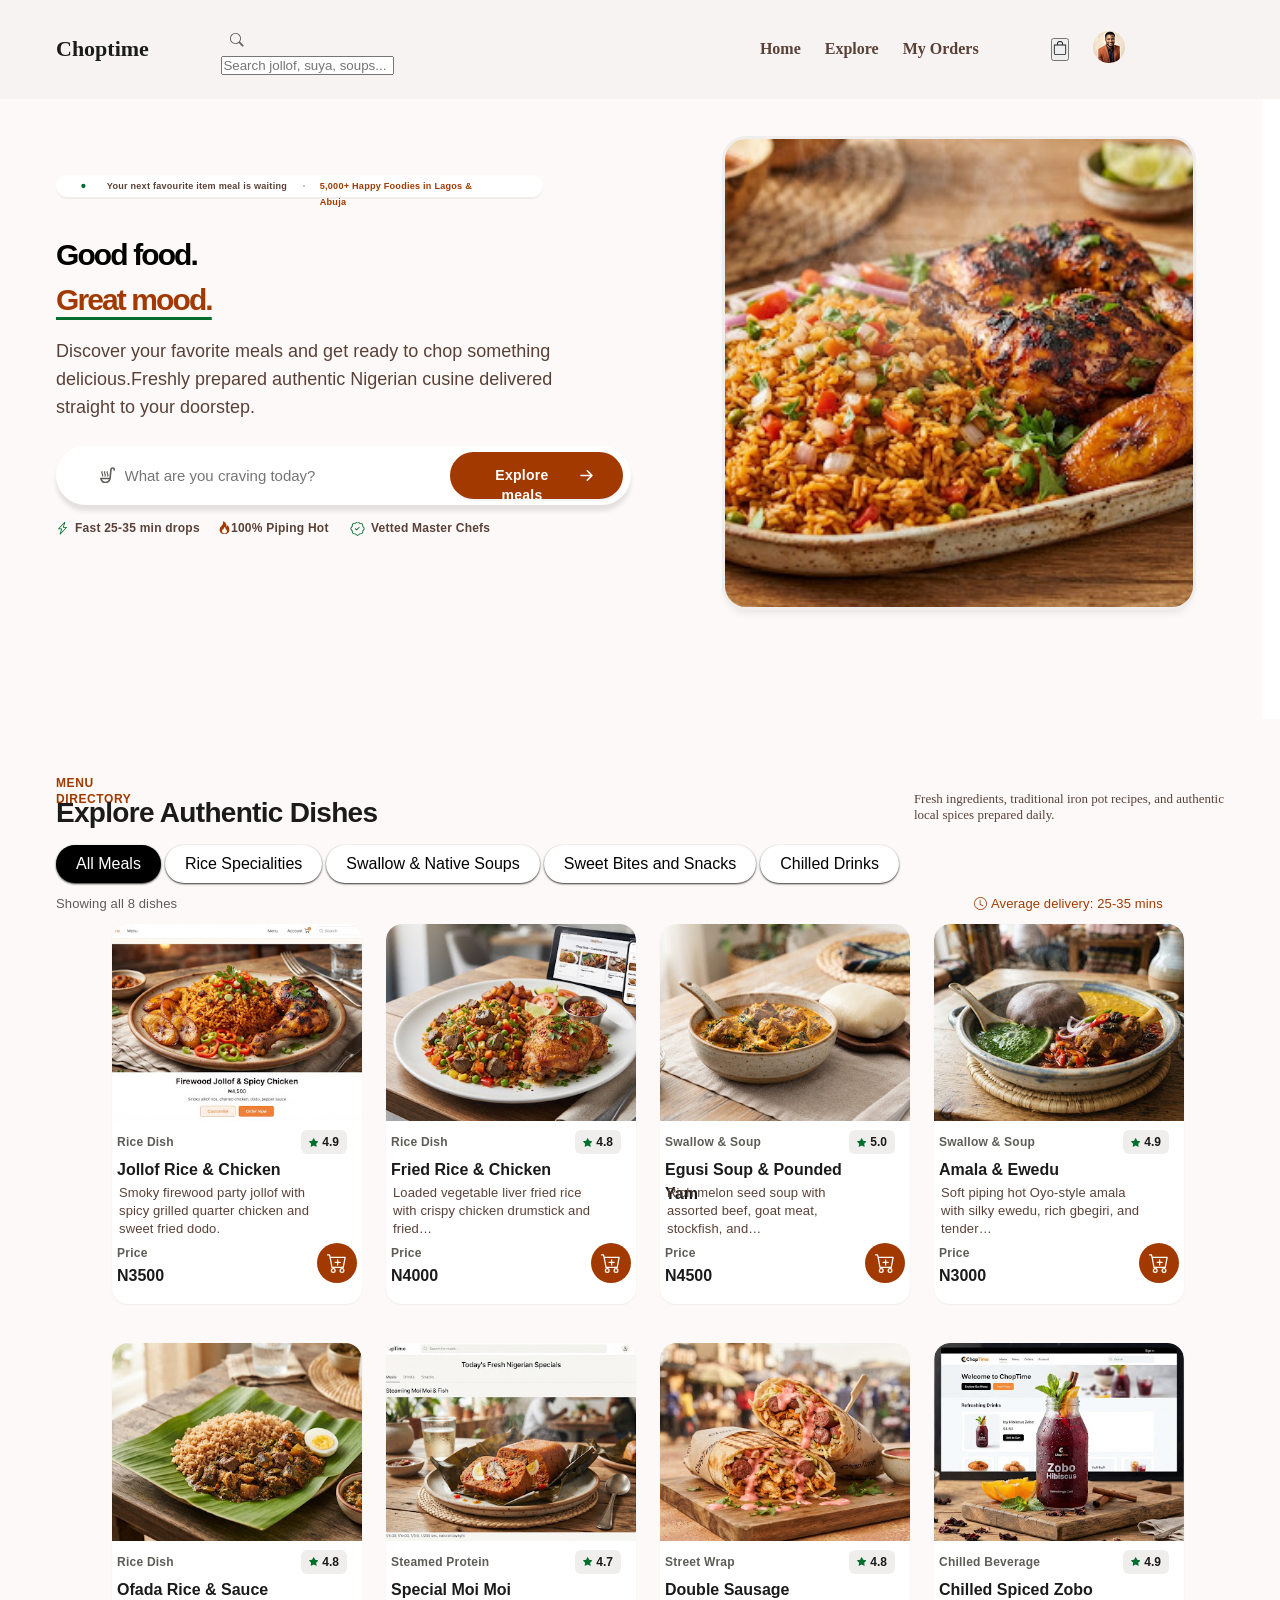
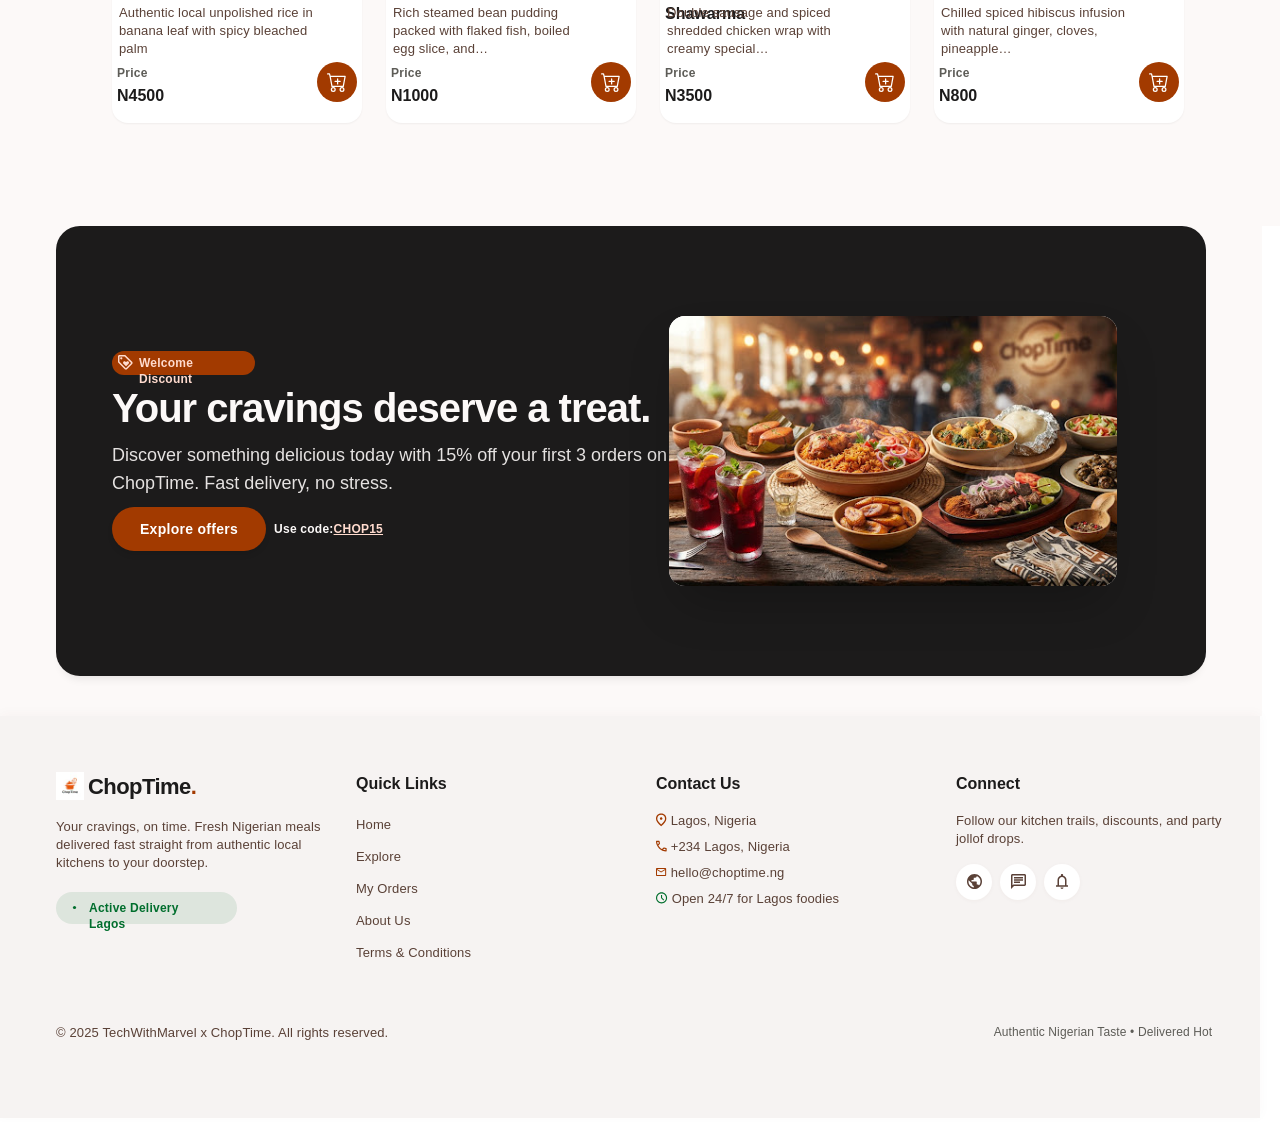
==== commit 95bf5b9d: "footer section" ====
--- a/index.html
+++ b/index.html
@@ -464,7 +464,7 @@
       <div class="footer">
         <div class="footer-top">
           <div class="footer-section1">
-            <div>
+            <div class="footer-chop">
               <img src="choptime-footer-logo.jpg" alt="Choptime logo" />
               <h4>ChopTime<span>.</span></h4>
             </div>
@@ -472,9 +472,9 @@
               Your cravings, on time. Fresh Nigerian meals delivered fast
               straight from authentic local kitchens to your doorstep.
             </p>
-            <div>
-              <svg
-                class="green-dot"
+            <div class="footer-active">
+              <svg
+                class="green-dot2"
                 xmlns="http://www.w3.org/2000/svg"
                 width="16"
                 height="16"
@@ -488,124 +488,137 @@
             </div>
           </div>
           <div class="footer-section2">
-            <h4>Quick Links</h4>
-            <ul>
+            <h4 class="footer-h4s">Quick Links</h4>
+            <div class="footer-links">
               <a href="#home">Home</a>
               <a href="#explore">Explore</a>
               <a href="#orders">My Orders</a>
               <a href="#about">About Us</a>
               <a href="#terms">Terms & Conditions</a>
-            </ul>
+            </div>
           </div>
           <div class="footer-section3">
-            <h4>Contact Us</h4>
-            <div>
-              <svg
-                width="11"
-                height="14"
-                viewBox="0 0 11 14"
-                fill="none"
-                xmlns="http://www.w3.org/2000/svg"
-              >
-                <path
-                  d="M5.33333 6.66667C5.7 6.66667 6.01389 6.53611 6.275 6.275C6.53611 6.01389 6.66667 5.7 6.66667 5.33333C6.66667 4.96667 6.53611 4.65278 6.275 4.39167C6.01389 4.13056 5.7 4 5.33333 4C4.96667 4 4.65278 4.13056 4.39167 4.39167C4.13056 4.65278 4 4.96667 4 5.33333C4 5.7 4.13056 6.01389 4.39167 6.275C4.65278 6.53611 4.96667 6.66667 5.33333 6.66667V6.66667M5.33333 11.5667C6.68889 10.3222 7.69444 9.19167 8.35 8.175C9.00556 7.15833 9.33333 6.25556 9.33333 5.46667C9.33333 4.25556 8.94722 3.26389 8.175 2.49167C7.40278 1.71944 6.45556 1.33333 5.33333 1.33333C4.21111 1.33333 3.26389 1.71944 2.49167 2.49167C1.71944 3.26389 1.33333 4.25556 1.33333 5.46667C1.33333 6.25556 1.66111 7.15833 2.31667 8.175C2.97222 9.19167 3.97778 10.3222 5.33333 11.5667V11.5667M5.33333 13.3333C3.54444 11.8111 2.20833 10.3972 1.325 9.09167C0.441667 7.78611 0 6.57778 0 5.46667C0 3.8 0.536111 2.47222 1.60833 1.48333C2.68056 0.494444 3.92222 0 5.33333 0C6.74444 0 7.98611 0.494444 9.05833 1.48333C10.1306 2.47222 10.6667 3.8 10.6667 5.46667C10.6667 6.57778 10.225 7.78611 9.34167 9.09167C8.45833 10.3972 7.12222 11.8111 5.33333 13.3333V13.3333M5.33333 5.33333V5.33333V5.33333V5.33333V5.33333V5.33333V5.33333V5.33333V5.33333V5.33333"
-                  fill="#A23A00"
-                />
-              </svg>
-              <p>Lagos, Nigeria</p>
-            </div>
-            <div>
-              <svg
-                width="12"
-                height="12"
-                viewBox="0 0 12 12"
-                fill="none"
-                xmlns="http://www.w3.org/2000/svg"
-              >
-                <path
-                  d="M11.3 12C9.91111 12 8.53889 11.6972 7.18333 11.0917C5.82778 10.4861 4.59444 9.62778 3.48333 8.51667C2.37222 7.40556 1.51389 6.17222 0.908333 4.81667C0.302778 3.46111 0 2.08889 0 0.7C0 0.5 0.0666667 0.333333 0.2 0.2C0.333333 0.0666667 0.5 0 0.7 0H3.4C3.55556 0 3.69444 0.0527778 3.81667 0.158333C3.93889 0.263889 4.01111 0.388889 4.03333 0.533333L4.46667 2.86667C4.48889 3.04444 4.48333 3.19444 4.45 3.31667C4.41667 3.43889 4.35556 3.54444 4.26667 3.63333L2.65 5.26667C2.87222 5.67778 3.13611 6.075 3.44167 6.45833C3.74722 6.84167 4.08333 7.21111 4.45 7.56667C4.79444 7.91111 5.15556 8.23056 5.53333 8.525C5.91111 8.81944 6.31111 9.08889 6.73333 9.33333L8.3 7.76667C8.4 7.66667 8.53056 7.59167 8.69167 7.54167C8.85278 7.49167 9.01111 7.47778 9.16667 7.5L11.4667 7.96667C11.6222 8.01111 11.75 8.09167 11.85 8.20833C11.95 8.325 12 8.45556 12 8.6V11.3C12 11.5 11.9333 11.6667 11.8 11.8C11.6667 11.9333 11.5 12 11.3 12V12M2.01667 4L3.11667 2.9V2.9V2.9L2.83333 1.33333V1.33333V1.33333H1.35V1.33333V1.33333C1.40556 1.78889 1.48333 2.23889 1.58333 2.68333C1.68333 3.12778 1.82778 3.56667 2.01667 4V4M7.98333 9.96667C8.41667 10.1556 8.85833 10.3056 9.30833 10.4167C9.75833 10.5278 10.2111 10.6 10.6667 10.6333V10.6333V10.6333V9.16667V9.16667V9.16667L9.1 8.85V8.85V8.85L7.98333 9.96667V9.96667M2.01667 4V4V4V4V4V4V4V4V4V4V4V4V4M7.98333 9.96667V9.96667V9.96667V9.96667V9.96667V9.96667V9.96667V9.96667V9.96667V9.96667V9.96667V9.96667V9.96667"
-                  fill="#A23A00"
-                />
-              </svg>
-              <p>+234 Lagos, Nigeria</p>
-            </div>
-            <div>
-              <svg
-                width="14"
-                height="11"
-                viewBox="0 0 14 11"
-                fill="none"
-                xmlns="http://www.w3.org/2000/svg"
-              >
-                <path
-                  d="M1.33333 10.6667C0.966667 10.6667 0.652778 10.5361 0.391667 10.275C0.130556 10.0139 0 9.7 0 9.33333V1.33333C0 0.966667 0.130556 0.652778 0.391667 0.391667C0.652778 0.130556 0.966667 0 1.33333 0H12C12.3667 0 12.6806 0.130556 12.9417 0.391667C13.2028 0.652778 13.3333 0.966667 13.3333 1.33333V9.33333C13.3333 9.7 13.2028 10.0139 12.9417 10.275C12.6806 10.5361 12.3667 10.6667 12 10.6667H1.33333V10.6667M6.66667 6L1.33333 2.66667V9.33333V9.33333V9.33333H12V9.33333V9.33333V2.66667L6.66667 6V6M6.66667 4.66667L12 1.33333H1.33333L6.66667 4.66667V4.66667M1.33333 2.66667V1.33333V1.33333V2.66667V9.33333V9.33333V9.33333V9.33333V9.33333V9.33333V2.66667V2.66667"
-                  fill="#A23A00"
-                />
-              </svg>
-              <p>hello@choptime.ng</p>
-            </div>
-            <div>
-              <svg
-                width="14"
-                height="14"
-                viewBox="0 0 14 14"
-                fill="none"
-                xmlns="http://www.w3.org/2000/svg"
-              >
-                <path
-                  d="M8.86667 9.8L9.8 8.86667L7.33333 6.4V3.33333H6V6.93333L8.86667 9.8V9.8M6.66667 13.3333C5.74444 13.3333 4.87778 13.1583 4.06667 12.8083C3.25556 12.4583 2.55 11.9833 1.95 11.3833C1.35 10.7833 0.875 10.0778 0.525 9.26667C0.175 8.45555 0 7.58889 0 6.66667C0 5.74444 0.175 4.87778 0.525 4.06667C0.875 3.25556 1.35 2.55 1.95 1.95C2.55 1.35 3.25556 0.875 4.06667 0.525C4.87778 0.175 5.74444 0 6.66667 0C7.58889 0 8.45555 0.175 9.26667 0.525C10.0778 0.875 10.7833 1.35 11.3833 1.95C11.9833 2.55 12.4583 3.25556 12.8083 4.06667C13.1583 4.87778 13.3333 5.74444 13.3333 6.66667C13.3333 7.58889 13.1583 8.45555 12.8083 9.26667C12.4583 10.0778 11.9833 10.7833 11.3833 11.3833C10.7833 11.9833 10.0778 12.4583 9.26667 12.8083C8.45555 13.1583 7.58889 13.3333 6.66667 13.3333V13.3333M6.66667 6.66667V6.66667V6.66667V6.66667V6.66667V6.66667V6.66667V6.66667V6.66667V6.66667M6.66667 12C8.14444 12 9.40278 11.4806 10.4417 10.4417C11.4806 9.40278 12 8.14444 12 6.66667C12 5.18889 11.4806 3.93056 10.4417 2.89167C9.40278 1.85278 8.14444 1.33333 6.66667 1.33333C5.18889 1.33333 3.93056 1.85278 2.89167 2.89167C1.85278 3.93056 1.33333 5.18889 1.33333 6.66667C1.33333 8.14444 1.85278 9.40278 2.89167 10.4417C3.93056 11.4806 5.18889 12 6.66667 12V12"
-                  fill="#006E2D"
-                />
-              </svg>
-              <p>Open 24/7 for Lagos foodies</p>
+            <h4 class="footer-h4s">Contact Us</h4>
+            <div class="contacts">
+              <div class="cntcts">
+                <svg
+                  class="cntcts-icn"
+                  width="11"
+                  height="14"
+                  viewBox="0 0 11 14"
+                  fill="none"
+                  xmlns="http://www.w3.org/2000/svg"
+                >
+                  <path
+                    d="M5.33333 6.66667C5.7 6.66667 6.01389 6.53611 6.275 6.275C6.53611 6.01389 6.66667 5.7 6.66667 5.33333C6.66667 4.96667 6.53611 4.65278 6.275 4.39167C6.01389 4.13056 5.7 4 5.33333 4C4.96667 4 4.65278 4.13056 4.39167 4.39167C4.13056 4.65278 4 4.96667 4 5.33333C4 5.7 4.13056 6.01389 4.39167 6.275C4.65278 6.53611 4.96667 6.66667 5.33333 6.66667V6.66667M5.33333 11.5667C6.68889 10.3222 7.69444 9.19167 8.35 8.175C9.00556 7.15833 9.33333 6.25556 9.33333 5.46667C9.33333 4.25556 8.94722 3.26389 8.175 2.49167C7.40278 1.71944 6.45556 1.33333 5.33333 1.33333C4.21111 1.33333 3.26389 1.71944 2.49167 2.49167C1.71944 3.26389 1.33333 4.25556 1.33333 5.46667C1.33333 6.25556 1.66111 7.15833 2.31667 8.175C2.97222 9.19167 3.97778 10.3222 5.33333 11.5667V11.5667M5.33333 13.3333C3.54444 11.8111 2.20833 10.3972 1.325 9.09167C0.441667 7.78611 0 6.57778 0 5.46667C0 3.8 0.536111 2.47222 1.60833 1.48333C2.68056 0.494444 3.92222 0 5.33333 0C6.74444 0 7.98611 0.494444 9.05833 1.48333C10.1306 2.47222 10.6667 3.8 10.6667 5.46667C10.6667 6.57778 10.225 7.78611 9.34167 9.09167C8.45833 10.3972 7.12222 11.8111 5.33333 13.3333V13.3333M5.33333 5.33333V5.33333V5.33333V5.33333V5.33333V5.33333V5.33333V5.33333V5.33333V5.33333"
+                    fill="#A23A00"
+                  />
+                </svg>
+                <p>Lagos, Nigeria</p>
+              </div>
+              <div class="cntcts">
+                <svg
+                  class="cntcts-icn"
+                  width="12"
+                  height="12"
+                  viewBox="0 0 12 12"
+                  fill="none"
+                  xmlns="http://www.w3.org/2000/svg"
+                >
+                  <path
+                    d="M11.3 12C9.91111 12 8.53889 11.6972 7.18333 11.0917C5.82778 10.4861 4.59444 9.62778 3.48333 8.51667C2.37222 7.40556 1.51389 6.17222 0.908333 4.81667C0.302778 3.46111 0 2.08889 0 0.7C0 0.5 0.0666667 0.333333 0.2 0.2C0.333333 0.0666667 0.5 0 0.7 0H3.4C3.55556 0 3.69444 0.0527778 3.81667 0.158333C3.93889 0.263889 4.01111 0.388889 4.03333 0.533333L4.46667 2.86667C4.48889 3.04444 4.48333 3.19444 4.45 3.31667C4.41667 3.43889 4.35556 3.54444 4.26667 3.63333L2.65 5.26667C2.87222 5.67778 3.13611 6.075 3.44167 6.45833C3.74722 6.84167 4.08333 7.21111 4.45 7.56667C4.79444 7.91111 5.15556 8.23056 5.53333 8.525C5.91111 8.81944 6.31111 9.08889 6.73333 9.33333L8.3 7.76667C8.4 7.66667 8.53056 7.59167 8.69167 7.54167C8.85278 7.49167 9.01111 7.47778 9.16667 7.5L11.4667 7.96667C11.6222 8.01111 11.75 8.09167 11.85 8.20833C11.95 8.325 12 8.45556 12 8.6V11.3C12 11.5 11.9333 11.6667 11.8 11.8C11.6667 11.9333 11.5 12 11.3 12V12M2.01667 4L3.11667 2.9V2.9V2.9L2.83333 1.33333V1.33333V1.33333H1.35V1.33333V1.33333C1.40556 1.78889 1.48333 2.23889 1.58333 2.68333C1.68333 3.12778 1.82778 3.56667 2.01667 4V4M7.98333 9.96667C8.41667 10.1556 8.85833 10.3056 9.30833 10.4167C9.75833 10.5278 10.2111 10.6 10.6667 10.6333V10.6333V10.6333V9.16667V9.16667V9.16667L9.1 8.85V8.85V8.85L7.98333 9.96667V9.96667M2.01667 4V4V4V4V4V4V4V4V4V4V4V4V4M7.98333 9.96667V9.96667V9.96667V9.96667V9.96667V9.96667V9.96667V9.96667V9.96667V9.96667V9.96667V9.96667V9.96667"
+                    fill="#A23A00"
+                  />
+                </svg>
+                <p>+234 Lagos, Nigeria</p>
+              </div>
+              <div class="cntcts">
+                <svg
+                  class="cntcts-icn"
+                  width="14"
+                  height="11"
+                  viewBox="0 0 14 11"
+                  fill="none"
+                  xmlns="http://www.w3.org/2000/svg"
+                >
+                  <path
+                    d="M1.33333 10.6667C0.966667 10.6667 0.652778 10.5361 0.391667 10.275C0.130556 10.0139 0 9.7 0 9.33333V1.33333C0 0.966667 0.130556 0.652778 0.391667 0.391667C0.652778 0.130556 0.966667 0 1.33333 0H12C12.3667 0 12.6806 0.130556 12.9417 0.391667C13.2028 0.652778 13.3333 0.966667 13.3333 1.33333V9.33333C13.3333 9.7 13.2028 10.0139 12.9417 10.275C12.6806 10.5361 12.3667 10.6667 12 10.6667H1.33333V10.6667M6.66667 6L1.33333 2.66667V9.33333V9.33333V9.33333H12V9.33333V9.33333V2.66667L6.66667 6V6M6.66667 4.66667L12 1.33333H1.33333L6.66667 4.66667V4.66667M1.33333 2.66667V1.33333V1.33333V2.66667V9.33333V9.33333V9.33333V9.33333V9.33333V9.33333V2.66667V2.66667"
+                    fill="#A23A00"
+                  />
+                </svg>
+                <p>hello@choptime.ng</p>
+              </div>
+              <div class="cntcts">
+                <svg
+                  class="cntcts-icn2"
+                  width="14"
+                  height="14"
+                  viewBox="0 0 14 14"
+                  fill="none"
+                  xmlns="http://www.w3.org/2000/svg"
+                >
+                  <path
+                    d="M8.86667 9.8L9.8 8.86667L7.33333 6.4V3.33333H6V6.93333L8.86667 9.8V9.8M6.66667 13.3333C5.74444 13.3333 4.87778 13.1583 4.06667 12.8083C3.25556 12.4583 2.55 11.9833 1.95 11.3833C1.35 10.7833 0.875 10.0778 0.525 9.26667C0.175 8.45555 0 7.58889 0 6.66667C0 5.74444 0.175 4.87778 0.525 4.06667C0.875 3.25556 1.35 2.55 1.95 1.95C2.55 1.35 3.25556 0.875 4.06667 0.525C4.87778 0.175 5.74444 0 6.66667 0C7.58889 0 8.45555 0.175 9.26667 0.525C10.0778 0.875 10.7833 1.35 11.3833 1.95C11.9833 2.55 12.4583 3.25556 12.8083 4.06667C13.1583 4.87778 13.3333 5.74444 13.3333 6.66667C13.3333 7.58889 13.1583 8.45555 12.8083 9.26667C12.4583 10.0778 11.9833 10.7833 11.3833 11.3833C10.7833 11.9833 10.0778 12.4583 9.26667 12.8083C8.45555 13.1583 7.58889 13.3333 6.66667 13.3333V13.3333M6.66667 6.66667V6.66667V6.66667V6.66667V6.66667V6.66667V6.66667V6.66667V6.66667V6.66667M6.66667 12C8.14444 12 9.40278 11.4806 10.4417 10.4417C11.4806 9.40278 12 8.14444 12 6.66667C12 5.18889 11.4806 3.93056 10.4417 2.89167C9.40278 1.85278 8.14444 1.33333 6.66667 1.33333C5.18889 1.33333 3.93056 1.85278 2.89167 2.89167C1.85278 3.93056 1.33333 5.18889 1.33333 6.66667C1.33333 8.14444 1.85278 9.40278 2.89167 10.4417C3.93056 11.4806 5.18889 12 6.66667 12V12"
+                    fill="#006E2D"
+                  />
+                </svg>
+                <p>Open 24/7 for Lagos foodies</p>
+              </div>
             </div>
           </div>
           <div class="footer-section4">
-            <h4>Connect</h4>
+            <h4 class="footer-h4s">Connect</h4>
             <p>Follow our kitchen trails, discounts, and party jollof drops.</p>
-            <div>
-              <svg
-                width="15"
-                height="15"
-                viewBox="0 0 15 15"
-                fill="none"
-                xmlns="http://www.w3.org/2000/svg"
-              >
-                <path
-                  d="M7.5 15C6.4625 15 5.4875 14.8031 4.575 14.4094C3.6625 14.0156 2.86875 13.4812 2.19375 12.8062C1.51875 12.1312 0.984375 11.3375 0.590625 10.425C0.196875 9.5125 0 8.5375 0 7.5C0 6.4625 0.196875 5.4875 0.590625 4.575C0.984375 3.6625 1.51875 2.86875 2.19375 2.19375C2.86875 1.51875 3.6625 0.984375 4.575 0.590625C5.4875 0.196875 6.4625 0 7.5 0C8.5375 0 9.5125 0.196875 10.425 0.590625C11.3375 0.984375 12.1312 1.51875 12.8062 2.19375C13.4812 2.86875 14.0156 3.6625 14.4094 4.575C14.8031 5.4875 15 6.4625 15 7.5C15 8.5375 14.8031 9.5125 14.4094 10.425C14.0156 11.3375 13.4812 12.1312 12.8062 12.8062C12.1312 13.4812 11.3375 14.0156 10.425 14.4094C9.5125 14.8031 8.5375 15 7.5 15V15M6.75 13.4625V12C6.3375 12 5.98438 11.8531 5.69063 11.5594C5.39688 11.2656 5.25 10.9125 5.25 10.5V9.75L1.65 6.15C1.6125 6.375 1.57812 6.6 1.54688 6.825C1.51562 7.05 1.5 7.275 1.5 7.5C1.5 9.0125 1.99687 10.3375 2.99062 11.475C3.98438 12.6125 5.2375 13.275 6.75 13.4625V13.4625M11.925 11.55C12.4375 10.9875 12.8281 10.3594 13.0969 9.66562C13.3656 8.97187 13.5 8.25 13.5 7.5C13.5 6.275 13.1594 5.15625 12.4781 4.14375C11.7969 3.13125 10.8875 2.4 9.75 1.95V2.25C9.75 2.6625 9.60312 3.01562 9.30937 3.30938C9.01562 3.60313 8.6625 3.75 8.25 3.75H6.75V5.25C6.75 5.4625 6.67813 5.64062 6.53438 5.78438C6.39062 5.92813 6.2125 6 6 6H4.5V7.5H9C9.2125 7.5 9.39062 7.57187 9.53438 7.71562C9.67813 7.85938 9.75 8.0375 9.75 8.25V10.5H10.5C10.825 10.5 11.1188 10.5969 11.3813 10.7906C11.6438 10.9844 11.825 11.2375 11.925 11.55V11.55"
-                  fill="#5A4137"
-                />
-              </svg>
-              <svg
-                width="15"
-                height="15"
-                viewBox="0 0 15 15"
-                fill="none"
-                xmlns="http://www.w3.org/2000/svg"
-              >
-                <path
-                  d="M3 9H9V7.5H3V9V9M3 6.75H12V5.25H3V6.75V6.75M3 4.5H12V3H3V4.5V4.5M0 15V1.5C0 1.0875 0.146875 0.734375 0.440625 0.440625C0.734375 0.146875 1.0875 0 1.5 0H13.5C13.9125 0 14.2656 0.146875 14.5594 0.440625C14.8531 0.734375 15 1.0875 15 1.5V10.5C15 10.9125 14.8531 11.2656 14.5594 11.5594C14.2656 11.8531 13.9125 12 13.5 12H3L0 15V15M2.3625 10.5H13.5V10.5V10.5V1.5V1.5V1.5H1.5V1.5V1.5V11.3438L2.3625 10.5V10.5M1.5 10.5V10.5V1.5V1.5V1.5V1.5V1.5V1.5V10.5V10.5V10.5V10.5V10.5"
-                  fill="#5A4137"
-                />
-              </svg>
-              <svg
-                width="12"
-                height="15"
-                viewBox="0 0 12 15"
-                fill="none"
-                xmlns="http://www.w3.org/2000/svg"
-              >
-                <path
-                  d="M0 12.75V11.25H1.5V6C1.5 4.9625 1.8125 4.04063 2.4375 3.23438C3.0625 2.42812 3.875 1.9 4.875 1.65V1.125C4.875 0.8125 4.98438 0.546875 5.20312 0.328125C5.42188 0.109375 5.6875 0 6 0C6.3125 0 6.57812 0.109375 6.79688 0.328125C7.01562 0.546875 7.125 0.8125 7.125 1.125V1.65C8.125 1.9 8.9375 2.42812 9.5625 3.23438C10.1875 4.04063 10.5 4.9625 10.5 6V11.25H12V12.75H0V12.75M6 7.125V7.125V7.125V7.125V7.125V7.125V7.125V7.125V7.125M6 15C5.5875 15 5.23438 14.8531 4.94063 14.5594C4.64688 14.2656 4.5 13.9125 4.5 13.5H7.5C7.5 13.9125 7.35312 14.2656 7.05937 14.5594C6.76562 14.8531 6.4125 15 6 15V15M3 11.25H9V6C9 5.175 8.70625 4.46875 8.11875 3.88125C7.53125 3.29375 6.825 3 6 3C5.175 3 4.46875 3.29375 3.88125 3.88125C3.29375 4.46875 3 5.175 3 6V11.25V11.25"
-                  fill="#5A4137"
-                />
-              </svg>
+            <div class="link-icons">
+              <div class="link-icon">
+                <svg
+                  class="link-icn"
+                  width="15"
+                  height="15"
+                  viewBox="0 0 15 15"
+                  fill="none"
+                  xmlns="http://www.w3.org/2000/svg"
+                >
+                  <path
+                    d="M7.5 15C6.4625 15 5.4875 14.8031 4.575 14.4094C3.6625 14.0156 2.86875 13.4812 2.19375 12.8062C1.51875 12.1312 0.984375 11.3375 0.590625 10.425C0.196875 9.5125 0 8.5375 0 7.5C0 6.4625 0.196875 5.4875 0.590625 4.575C0.984375 3.6625 1.51875 2.86875 2.19375 2.19375C2.86875 1.51875 3.6625 0.984375 4.575 0.590625C5.4875 0.196875 6.4625 0 7.5 0C8.5375 0 9.5125 0.196875 10.425 0.590625C11.3375 0.984375 12.1312 1.51875 12.8062 2.19375C13.4812 2.86875 14.0156 3.6625 14.4094 4.575C14.8031 5.4875 15 6.4625 15 7.5C15 8.5375 14.8031 9.5125 14.4094 10.425C14.0156 11.3375 13.4812 12.1312 12.8062 12.8062C12.1312 13.4812 11.3375 14.0156 10.425 14.4094C9.5125 14.8031 8.5375 15 7.5 15V15M6.75 13.4625V12C6.3375 12 5.98438 11.8531 5.69063 11.5594C5.39688 11.2656 5.25 10.9125 5.25 10.5V9.75L1.65 6.15C1.6125 6.375 1.57812 6.6 1.54688 6.825C1.51562 7.05 1.5 7.275 1.5 7.5C1.5 9.0125 1.99687 10.3375 2.99062 11.475C3.98438 12.6125 5.2375 13.275 6.75 13.4625V13.4625M11.925 11.55C12.4375 10.9875 12.8281 10.3594 13.0969 9.66562C13.3656 8.97187 13.5 8.25 13.5 7.5C13.5 6.275 13.1594 5.15625 12.4781 4.14375C11.7969 3.13125 10.8875 2.4 9.75 1.95V2.25C9.75 2.6625 9.60312 3.01562 9.30937 3.30938C9.01562 3.60313 8.6625 3.75 8.25 3.75H6.75V5.25C6.75 5.4625 6.67813 5.64062 6.53438 5.78438C6.39062 5.92813 6.2125 6 6 6H4.5V7.5H9C9.2125 7.5 9.39062 7.57187 9.53438 7.71562C9.67813 7.85938 9.75 8.0375 9.75 8.25V10.5H10.5C10.825 10.5 11.1188 10.5969 11.3813 10.7906C11.6438 10.9844 11.825 11.2375 11.925 11.55V11.55"
+                    fill="#5A4137"
+                  />
+                </svg>
+              </div>
+              <div class="link-icon">
+                <svg class="link-icn"
+                  width="15"
+                  height="15"
+                  viewBox="0 0 15 15"
+                  fill="none"
+                  xmlns="http://www.w3.org/2000/svg"
+                >
+                  <path
+                    d="M3 9H9V7.5H3V9V9M3 6.75H12V5.25H3V6.75V6.75M3 4.5H12V3H3V4.5V4.5M0 15V1.5C0 1.0875 0.146875 0.734375 0.440625 0.440625C0.734375 0.146875 1.0875 0 1.5 0H13.5C13.9125 0 14.2656 0.146875 14.5594 0.440625C14.8531 0.734375 15 1.0875 15 1.5V10.5C15 10.9125 14.8531 11.2656 14.5594 11.5594C14.2656 11.8531 13.9125 12 13.5 12H3L0 15V15M2.3625 10.5H13.5V10.5V10.5V1.5V1.5V1.5H1.5V1.5V1.5V11.3438L2.3625 10.5V10.5M1.5 10.5V10.5V1.5V1.5V1.5V1.5V1.5V1.5V10.5V10.5V10.5V10.5V10.5"
+                    fill="#5A4137"
+                  />
+                </svg>
+              </div>
+              <div class="link-icon">
+                <svg class="link-icn"
+                  width="12"
+                  height="15"
+                  viewBox="0 0 12 15"
+                  fill="none"
+                  xmlns="http://www.w3.org/2000/svg"
+                >
+                  <path
+                    d="M0 12.75V11.25H1.5V6C1.5 4.9625 1.8125 4.04063 2.4375 3.23438C3.0625 2.42812 3.875 1.9 4.875 1.65V1.125C4.875 0.8125 4.98438 0.546875 5.20312 0.328125C5.42188 0.109375 5.6875 0 6 0C6.3125 0 6.57812 0.109375 6.79688 0.328125C7.01562 0.546875 7.125 0.8125 7.125 1.125V1.65C8.125 1.9 8.9375 2.42812 9.5625 3.23438C10.1875 4.04063 10.5 4.9625 10.5 6V11.25H12V12.75H0V12.75M6 7.125V7.125V7.125V7.125V7.125V7.125V7.125V7.125V7.125M6 15C5.5875 15 5.23438 14.8531 4.94063 14.5594C4.64688 14.2656 4.5 13.9125 4.5 13.5H7.5C7.5 13.9125 7.35312 14.2656 7.05937 14.5594C6.76562 14.8531 6.4125 15 6 15V15M3 11.25H9V6C9 5.175 8.70625 4.46875 8.11875 3.88125C7.53125 3.29375 6.825 3 6 3C5.175 3 4.46875 3.29375 3.88125 3.88125C3.29375 4.46875 3 5.175 3 6V11.25V11.25"
+                    fill="#5A4137"
+                  />
+                </svg>
+              </div>
             </div>
           </div>
         </div>
         <div class="footer-bottom">
           <p>© 2025 TechWithMarvel x ChopTime. All rights reserved.</p>
-          <p>Authentic Nigerian Taste • Delivered Hot</p>
+          <span>Authentic Nigerian Taste • Delivered Hot</span>
         </div>
       </div>
     </footer>
--- a/styles.css
+++ b/styles.css
@@ -1331,7 +1331,7 @@
   max-width: 1200px;
   gap: 56px;
   opacity: 1;
-  padding: 56px; align-items: ;
+  padding: 56px;
 }
 
 .footer-top {
@@ -1350,5 +1350,326 @@
   height: 172px;
   gap: 16px;
   opacity: 1;
-  padding-bottom: 48px;
-}
+}
+
+.footer-chop {
+  display: flex;
+  flex-direction: row;
+  width: 268px;
+  height: 30px;
+  gap: 4px; 
+}
+
+.footer-chop img {
+  width: 28px;
+  height: 28px;
+  max-width: 268px;
+  opacity: 1;
+}
+
+.footer-chop h4 {
+  width: 105.5px;
+  height: 30px;
+  opacity: 1;
+  font-family:
+    "Trebuchet MS", "Lucida Sans Unicode", "Lucida Grande", "Lucida Sans",
+    Arial, sans-serif;
+  font-weight: 600;
+  font-size: 22px;
+  line-height: 30px;
+  letter-spacing: -0.55px;
+  vertical-align: middle;
+  color: #1c1b1b;
+}
+
+.footer-chop h4 span {
+  color: #a23a00;
+  width: 8px;
+  height: 8px;
+  opacity: 1;
+  border-radius: 9999px;
+}
+
+.footer-section1 p {
+  display: flex;
+  flex-direction: column;
+  width: 268px;
+  height: 54px;
+  opacity: 1;
+  color: #5a4137;
+  font-family:
+    "Trebuchet MS", "Lucida Sans Unicode", "Lucida Grande", "Lucida Sans",
+    Arial, sans-serif;
+  font-weight: 400;
+
+  font-size: 13px;
+
+  line-height: 18px;
+  letter-spacing: 0.13px;
+  vertical-align: middle;
+}
+
+.footer-active {
+  display: flex;
+  flex-direction: row;
+  margin-top: 4px;
+  width: 160.58999633789062px;
+  height: 24px;
+  padding-top: 4px;
+  padding-right: 10px;
+  padding-bottom: 4px;
+  padding-left: 10px;
+  gap: 6px;
+  align-items: center;
+  border-radius: 9999px;
+  background-color: rgb(0 110 45 / 10%);
+}
+
+.green-dot2 {
+  width: 17px;
+  height: 17px;
+  opacity: 1;
+  border-radius: 9999px;
+  color: #006e2d;
+}
+
+.footer-active p {
+  width: 128.58999633789062px;
+  height: 16px;
+  opacity: 1;
+
+  font-family:
+    "Trebuchet MS", "Lucida Sans Unicode", "Lucida Grande", "Lucida Sans",
+    Arial, sans-serif;
+  font-weight: 600;
+  font-size: 12px;
+  line-height: 16px;
+  letter-spacing: 0.24px;
+  vertical-align: middle;
+  opacity: 1;
+  color: #006e2d;
+}
+
+.footer-h4s {
+  display: flex;
+  flex-direction: column;
+  width: 268px;
+  height: 24px;
+  opacity: 1;
+  font-family:
+    "Trebuchet MS", "Lucida Sans Unicode", "Lucida Grande", "Lucida Sans",
+    Arial, sans-serif;
+  font-weight: 600;
+
+  font-size: 16px;
+
+  line-height: 24px;
+  letter-spacing: 0px;
+  vertical-align: middle;
+  color: #1c1b1b;
+}
+
+.footer-section2 {
+  width: 268px;
+  height: 192px;
+  gap: 16px;
+  opacity: 1;
+  display: flex;
+  flex-direction: column;
+  align-items: center;
+}
+
+.footer-links {
+  display: flex;
+  flex-direction: column;
+  width: 268px;
+  height: 152px;
+  gap: 8px;
+  opacity: 1;
+}
+
+.footer-links a {
+  display: flex;
+  flex-direction: column;
+  width: 268px;
+  height: 24px;
+  padding-top: 4px;
+  padding-bottom: 2px;
+  opacity: 1;
+  font-family:
+    "Trebuchet MS", "Lucida Sans Unicode", "Lucida Grande", "Lucida Sans",
+    Arial, sans-serif;
+  font-weight: 400;
+  text-decoration: none;
+  font-size: 13px;
+
+  line-height: 18px;
+  letter-spacing: 0.13px;
+  vertical-align: middle;
+  color: #5a4137;
+}
+
+.footer-section3 {
+  display: flex;
+  flex-direction: column;
+  width: 268px;
+  height: 168px;
+  padding-bottom: 32px;
+  gap: 16px;
+
+  opacity: 1;
+}
+
+.contacts {
+  display: flex;
+  flex-direction: column;
+  width: 268px;
+  height: 96px;
+  gap: 8px;
+  opacity: 1;
+}
+
+.cntcts {
+  display: flex;
+  flex-direction: row;
+  width: 268px;
+  height: 18px;
+  gap: 4px;
+  opacity: 1;
+  align-items: center;
+}
+
+.cntcts-icn {
+  display: flex;
+  flex-direction: column;
+  width: 10.666666984558105px;
+  height: 14.333333015441895px;
+  opacity: 1;
+  color: #a23a00;
+}
+
+.cntcts-icn2 {
+  display: flex;
+  flex-direction: column;
+  width: 11.666666984558105px;
+  height: 14.333333015441895px;
+  opacity: 1;
+  color: #006e2d;
+}
+
+.cntcts p {
+  display: flex;
+  flex-direction: column;
+  width: 180.08999633789062px;
+  height: 18px;
+  opacity: 1;
+
+  font-family:
+    "Trebuchet MS", "Lucida Sans Unicode", "Lucida Grande", "Lucida Sans",
+    Arial, sans-serif;
+  font-weight: 400;
+
+  font-size: 13px;
+
+  line-height: 18px;
+  letter-spacing: 0.13px;
+  vertical-align: middle;
+  color: #5a4137;
+}
+
+.footer-section4 {
+  display: flex;
+  flex-direction: column;
+  width: 268px;
+  height: 192px;
+  padding-bottom: 64px;
+  gap: 16px;
+  opacity: 1;
+}
+
+.footer-section4 p {
+  display: flex;
+  flex-direction: column;
+  width: 268px;
+  height: 36px;
+  font-family:
+    "Trebuchet MS", "Lucida Sans Unicode", "Lucida Grande", "Lucida Sans",
+    Arial, sans-serif;
+  font-weight: 400;
+
+  font-size: 13px;
+
+  line-height: 18px;
+  letter-spacing: 0.13px;
+  vertical-align: middle;
+  color: #5a4137;
+}
+
+.link-icons {
+  display: flex;
+  flex-direction: row;
+  width: 268px;
+  height: 36px;
+  gap: 8px;
+  opacity: 1;
+}
+
+.link-icon {
+  display: flex;
+  flex-direction: row;
+  width: 36px;
+  height: 36px;
+  opacity: 1;
+  border-radius: 9999px;
+  background: #ffffff;
+  box-shadow: 0px 1px 4px 0px #5a28050a;
+  justify-content: center;
+  align-items: center;
+}
+
+.footer-bottom {
+  display: flex;
+  flex-direction: row;
+  width: 1168px;
+  height: 42px;
+  justify-content: space-between;
+  padding-top: 24px;
+  opacity: 1;
+}
+
+.footer-bottom p {
+  display: flex;
+  flex-direction: column;
+  width: 346.9200134277344px;
+  height: 18px;
+  opacity: 1;
+  font-family:
+    "Trebuchet MS", "Lucida Sans Unicode", "Lucida Grande", "Lucida Sans",
+    Arial, sans-serif;
+  font-weight: 400;
+  font-size: 13px;
+
+  line-height: 18px;
+  letter-spacing: 0.13px;
+  vertical-align: middle;
+  color: #5a4137;
+}
+
+.footer-bottom span {
+  display: flex;
+  flex-direction: column;
+  width: 230.36000061035156px;
+  height: 16px;
+  opacity: 1;
+  color: #5d5c57;
+  font-family:
+    "Trebuchet MS", "Lucida Sans Unicode", "Lucida Grande", "Lucida Sans",
+    Arial, sans-serif;
+  font-weight: 400;
+
+  font-size: 12px;
+
+  line-height: 16px;
+  letter-spacing: 0.13px;
+  vertical-align: middle;
+}
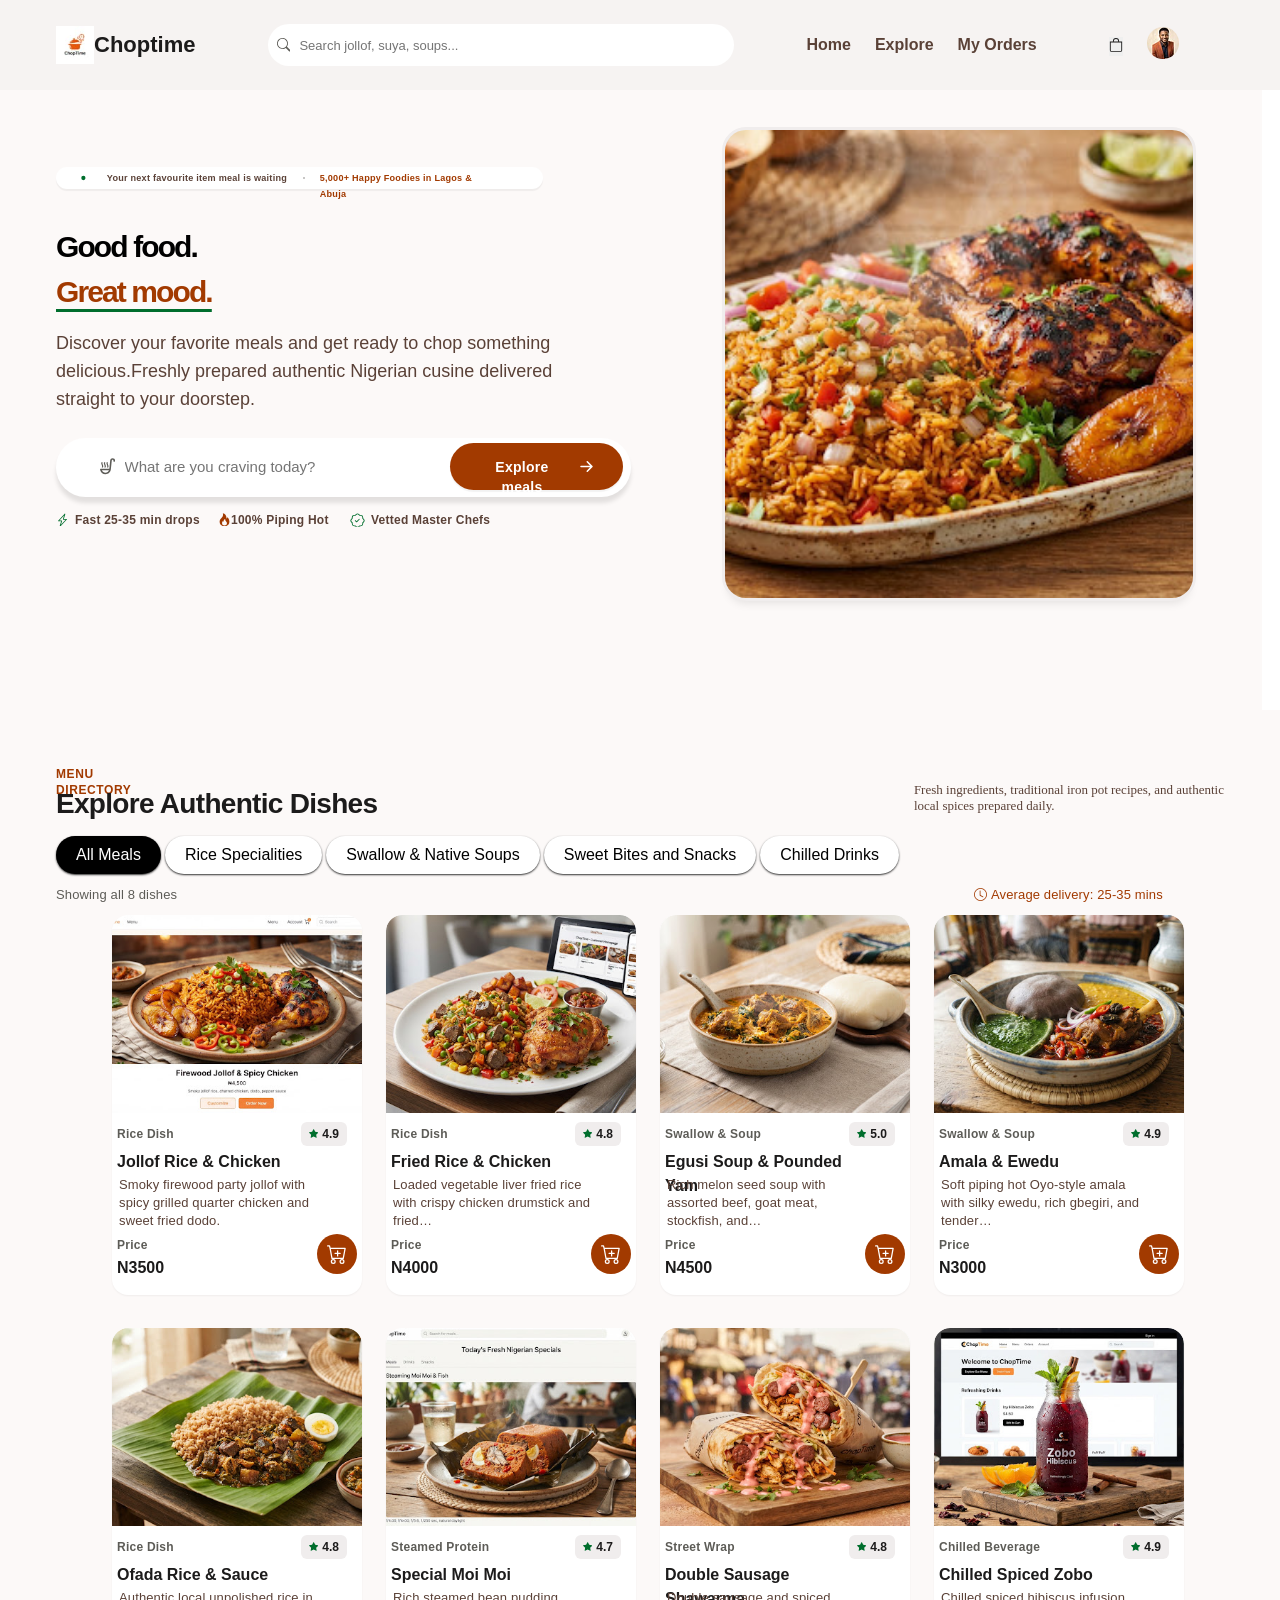
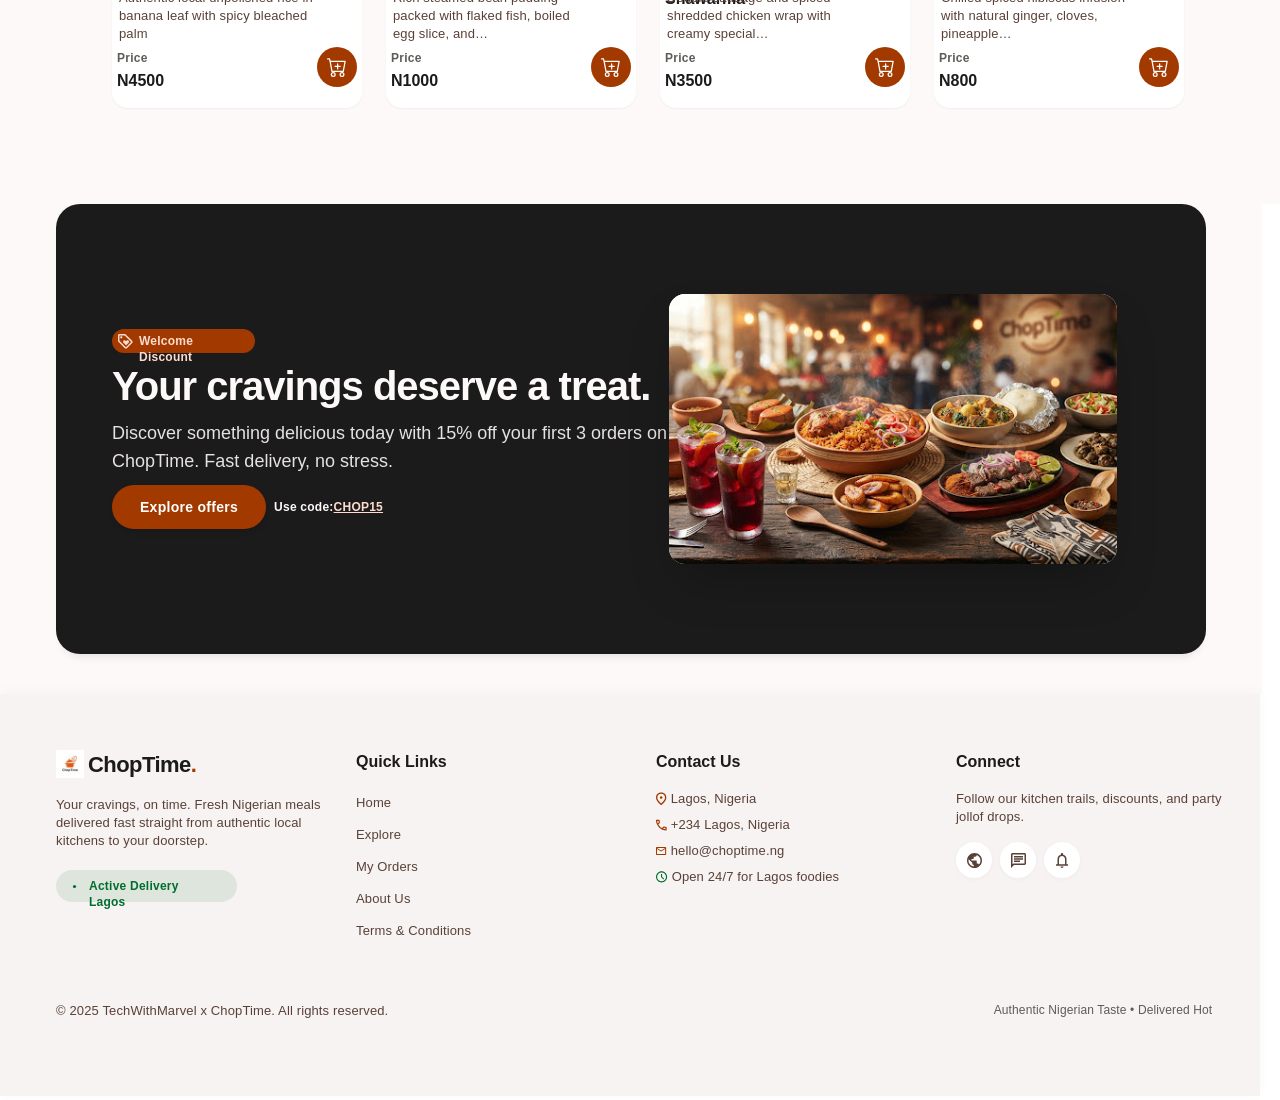
==== commit d8ddac9e: "nav section edits" ====
--- a/index.html
+++ b/index.html
@@ -12,29 +12,34 @@
     <nav>
       <div class="nav">
         <!-- logo -->
-        <div>
+        <div class="headest">
+          <img src="choptime-footer-logo.jpg" alt="Choptime logo" />
           <p class="logo">Choptime</p>
         </div>
-        <div>
+        <div class="searchbar-wrapper">
           <!-- searchbar -->
-          <div class="searchbar-wrapper">
-            <svg
-              class="search-icon"
-              xmlns="
+
+          <svg
+            class="search-icon"
+            xmlns="
 http://www.w3.org/2000/svg
 "
-              width="16"
-              height="16"
-              fill="currentColor"
-              class="bi bi-search"
-              viewBox="0 0 16 16"
-            >
-              <path
-                d="M11.742 10.344a6.5 6.5 0 1 0-1.397 1.398h-.001q.044.06.098.115l3.85 3.85a1 1 0 0 0 1.415-1.414l-3.85-3.85a1 1 0 0 0-.115-.1zM12 6.5a5.5 5.5 0 1 1-11 0 5.5 5.5 0 0 1 11 0"
-              />
-            </svg>
-          </div>
-          <input type="text" placeholder="Search jollof, suya, soups..." />
+            width="16"
+            height="16"
+            fill="currentColor"
+            class="bi bi-search"
+            viewBox="0 0 16 16"
+          >
+            <path
+              d="M11.742 10.344a6.5 6.5 0 1 0-1.397 1.398h-.001q.044.06.098.115l3.85 3.85a1 1 0 0 0 1.415-1.414l-3.85-3.85a1 1 0 0 0-.115-.1zM12 6.5a5.5 5.5 0 1 1-11 0 5.5 5.5 0 0 1 11 0"
+            />
+          </svg>
+
+          <input
+            id="input1"
+            type="text"
+            placeholder="Search jollof, suya, soups..."
+          />
         </div>
         <div>
           <!-- navlinks -->
@@ -46,7 +51,7 @@
         </div>
         <!-- myaccount -->
         <div class="myaccount">
-          <div>
+          <div class="icn-btn-cont">
             <!-- button used by user to open modal -->
             <button class="icn-btn" id="openBtn">
               <svg
@@ -291,7 +296,11 @@
                 />
               </svg>
 
-              <input type="text" placeholder="What are you craving today?" />
+              <input
+                id="input2"
+                type="text"
+                placeholder="What are you craving today?"
+              />
             </div>
             <div class="explore-btn">
               <a href="#explore"> Explore meals </a>
@@ -586,7 +595,8 @@
                 </svg>
               </div>
               <div class="link-icon">
-                <svg class="link-icn"
+                <svg
+                  class="link-icn"
                   width="15"
                   height="15"
                   viewBox="0 0 15 15"
@@ -600,7 +610,8 @@
                 </svg>
               </div>
               <div class="link-icon">
-                <svg class="link-icn"
+                <svg
+                  class="link-icn"
                   width="12"
                   height="15"
                   viewBox="0 0 12 15"
--- a/styles.css
+++ b/styles.css
@@ -4,6 +4,17 @@
 }
 html {
   scroll-behavior: smooth;
+}
+.headest {
+  display: flex;
+  flex-direction: row;
+  align-items: center;
+}
+.headest img {
+  width: 38px;
+  height: 38px;
+  max-width: 268px;
+  opacity: 1;
 }
 nav {
   padding: 24px 56px;
@@ -24,6 +35,9 @@
   font-weight: 600;
   /* letter-spacing: 30px; */
   line-height: -0.5px;
+  font-family:
+    "Trebuchet MS", "Lucida Sans Unicode", "Lucida Grande", "Lucida Sans",
+    Arial, sans-serif;
 }
 
 .searchbar-wrapper {
@@ -31,7 +45,9 @@
   align-items: center;
   width: 448px;
   padding: 9px;
+  height: 24px;
   border-radius: 30px;
+  background-color: #ffffff;
 }
 
 .searchbar-wrapper svg {
@@ -41,13 +57,16 @@
   flex-shrink: 0;
 }
 
-.searchbar-wrapper input {
+#input1 {
   border: none;
   outline: none;
   padding: 9px 9px;
   flex: 1;
   background: transparent;
   font-size: 13px;
+  font-family:
+    "Trebuchet MS", "Lucida Sans Unicode", "Lucida Grande", "Lucida Sans",
+    Arial, sans-serif;
 }
 .navlinks {
   display: flex;
@@ -60,6 +79,9 @@
   line-height: 24px;
   color: #5a4137;
   text-decoration: none;
+  font-family:
+    "Trebuchet MS", "Lucida Sans Unicode", "Lucida Grande", "Lucida Sans",
+    Arial, sans-serif;
 }
 
 .myaccount {
@@ -73,6 +95,15 @@
   width: 14px;
   height: 16px;
   color: #1c1b1b;
+}
+.icn-btn-cont {
+  background-color: #ffffff;
+  width: 14px;
+  height: 16px;
+  border-radius: 10px;
+}
+.icn-btn {
+  border: none;
 }
 
 .choptrayModal {
@@ -660,7 +691,7 @@
   padding-top: 7px;
 }
 
-.search-div input {
+#input2 {
   display: flex;
   flex-direction: column;
   padding-top: 7px;
@@ -948,8 +979,6 @@
 
 #mealsGrid {
   padding: 0px 56px 40px 56px;
-  width: 1050px;
-  height: 815px;
   display: grid;
   grid-template-columns: repeat(4, 1fr);
   gap: 24px;
@@ -1357,7 +1386,7 @@
   flex-direction: row;
   width: 268px;
   height: 30px;
-  gap: 4px; 
+  gap: 4px;
 }
 
 .footer-chop img {
@@ -1673,3 +1702,16 @@
   letter-spacing: 0.13px;
   vertical-align: middle;
 }
+
+@media (max-width: 600px) {
+  #mealsGrid {
+    display: grid;
+    grid-template-columns: repeat(2, 1fr);
+  }
+}
+@media (max-width: 900px) {
+  #mealsGrid {
+    display: grid;
+    grid-template-columns: repeat(3, 1fr);
+  }
+}
